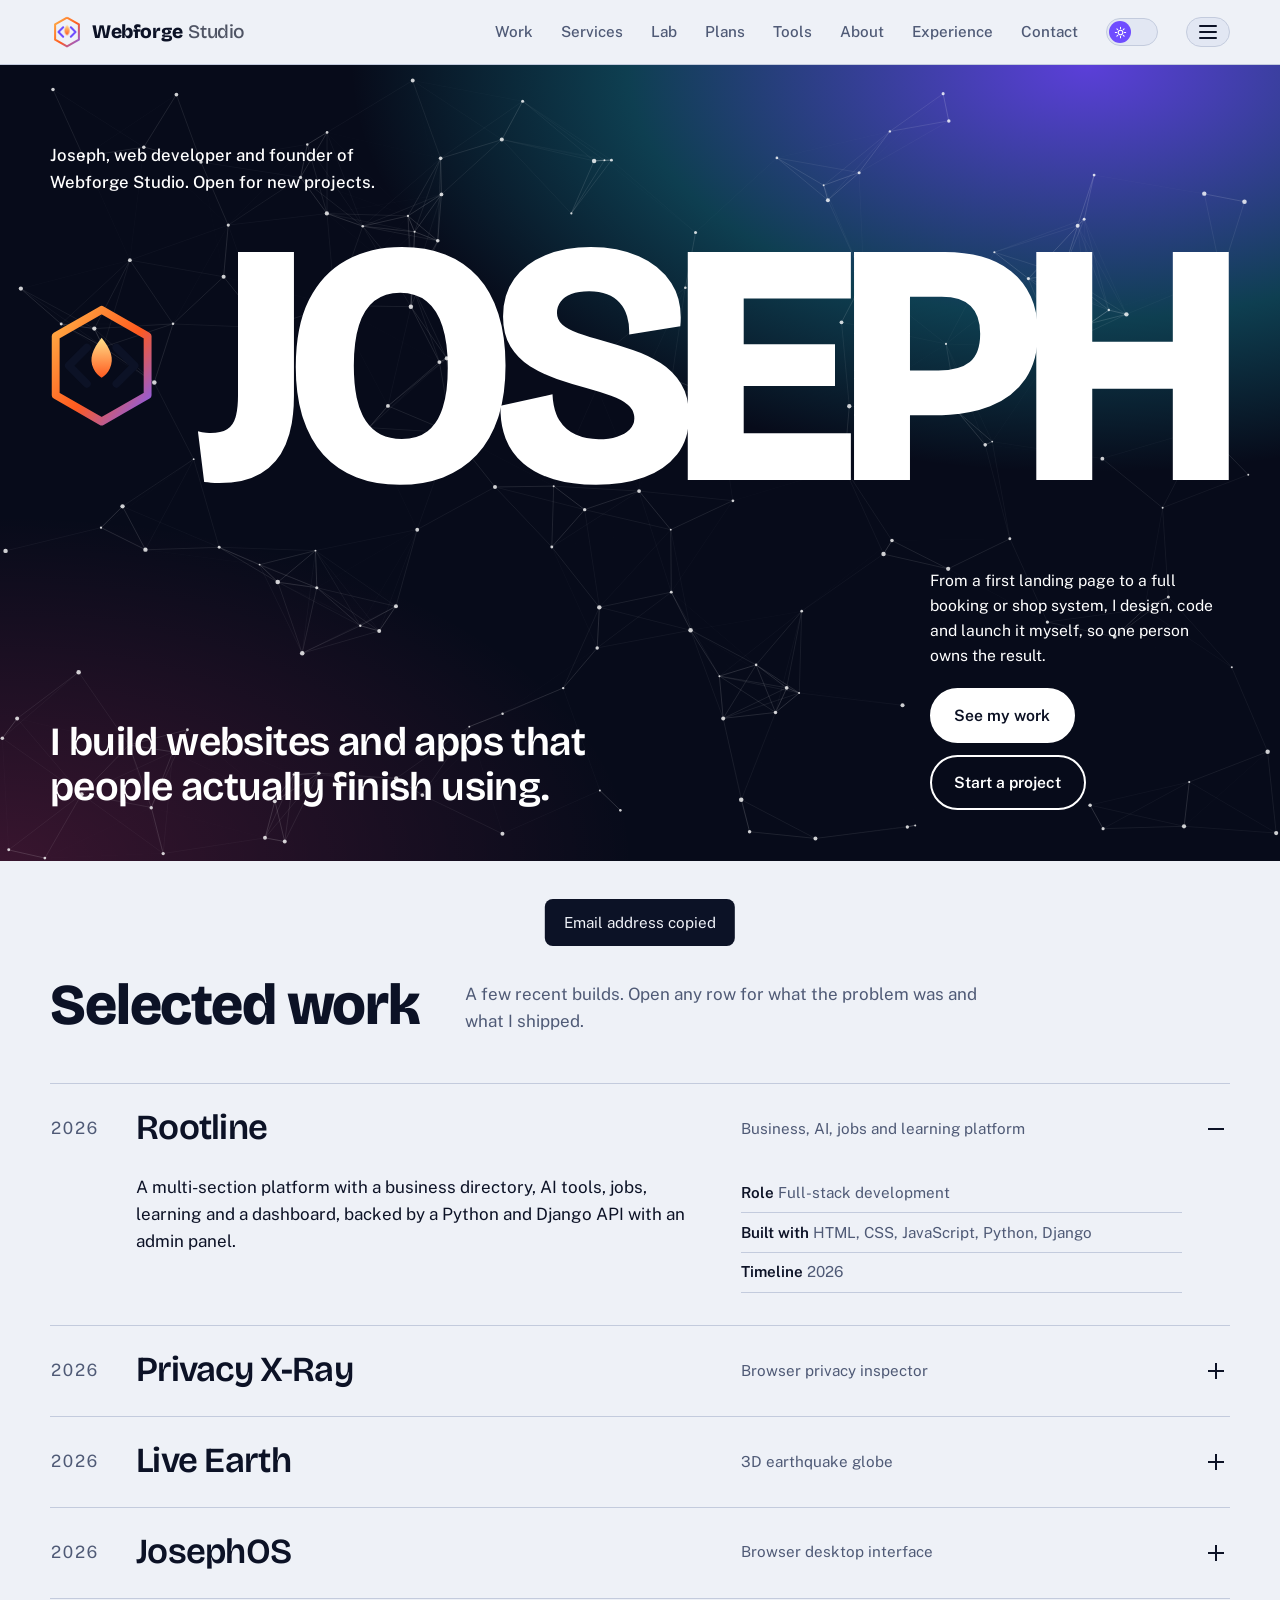
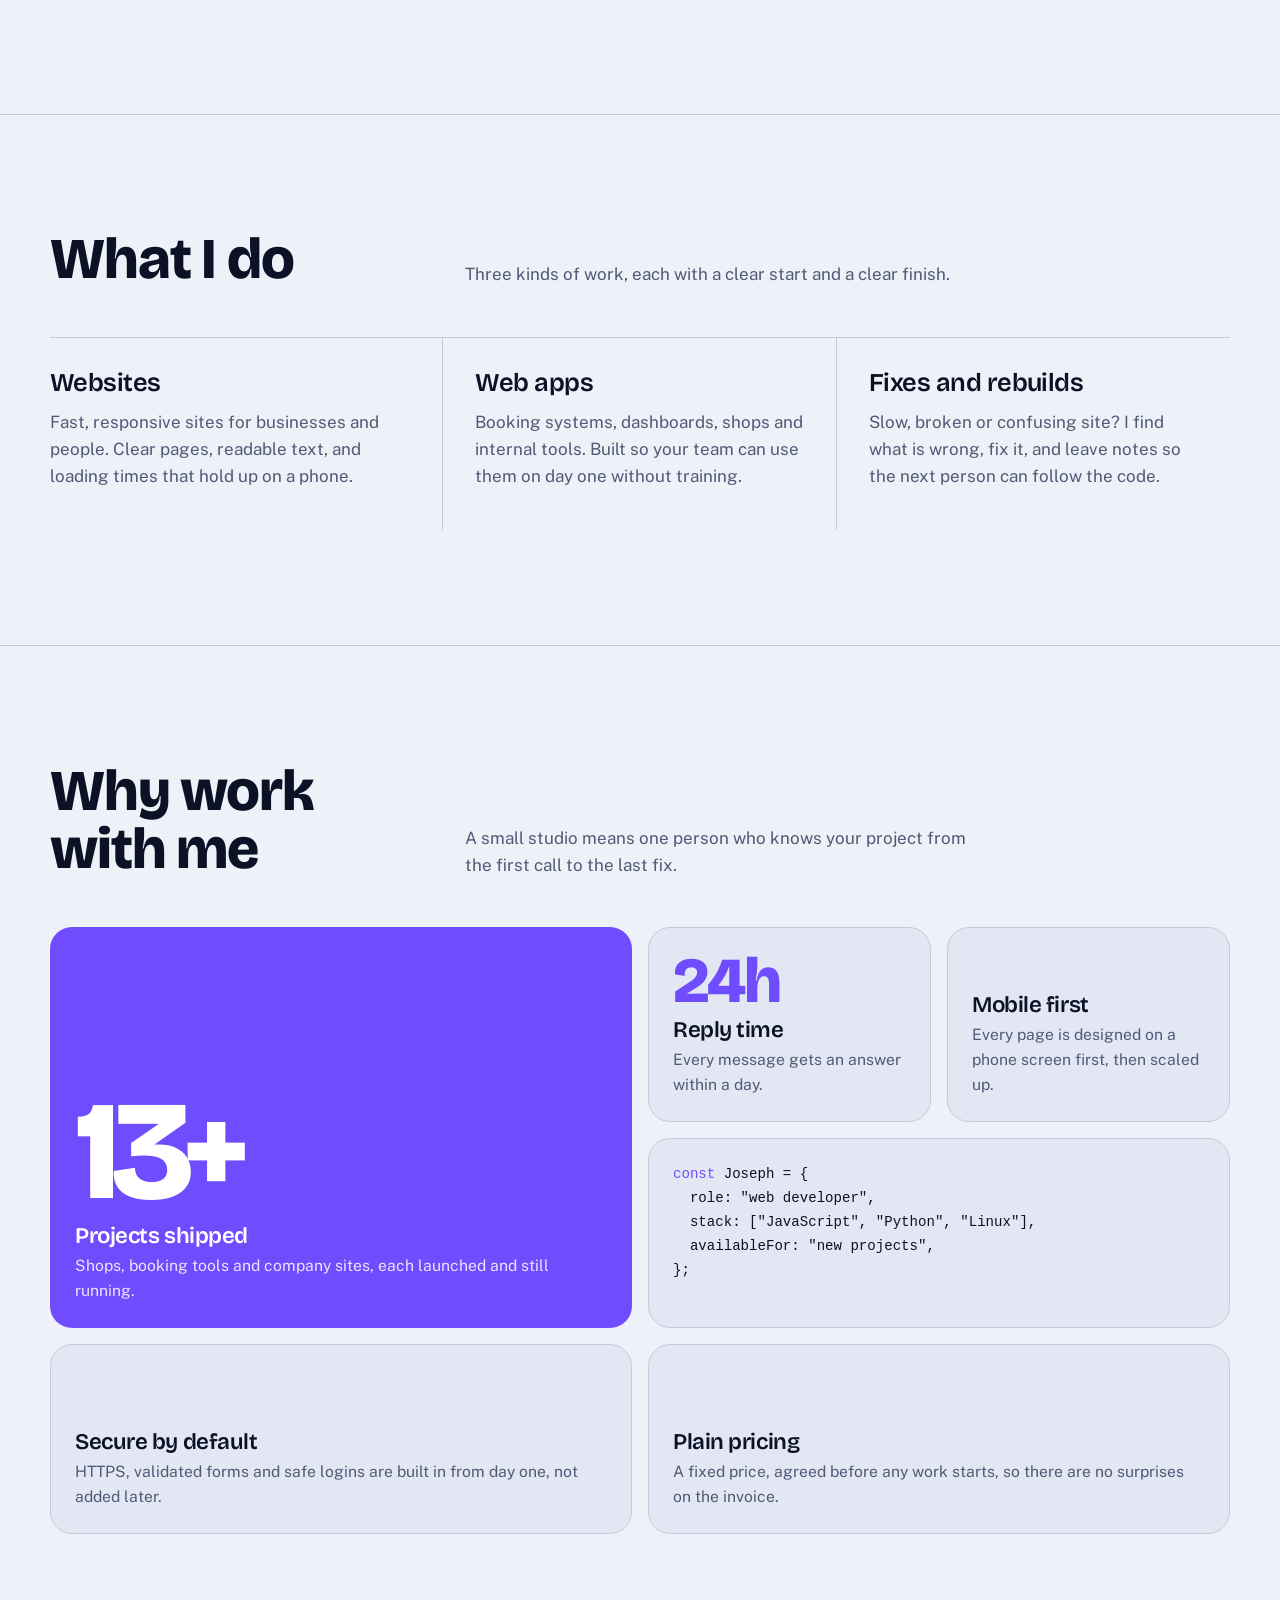
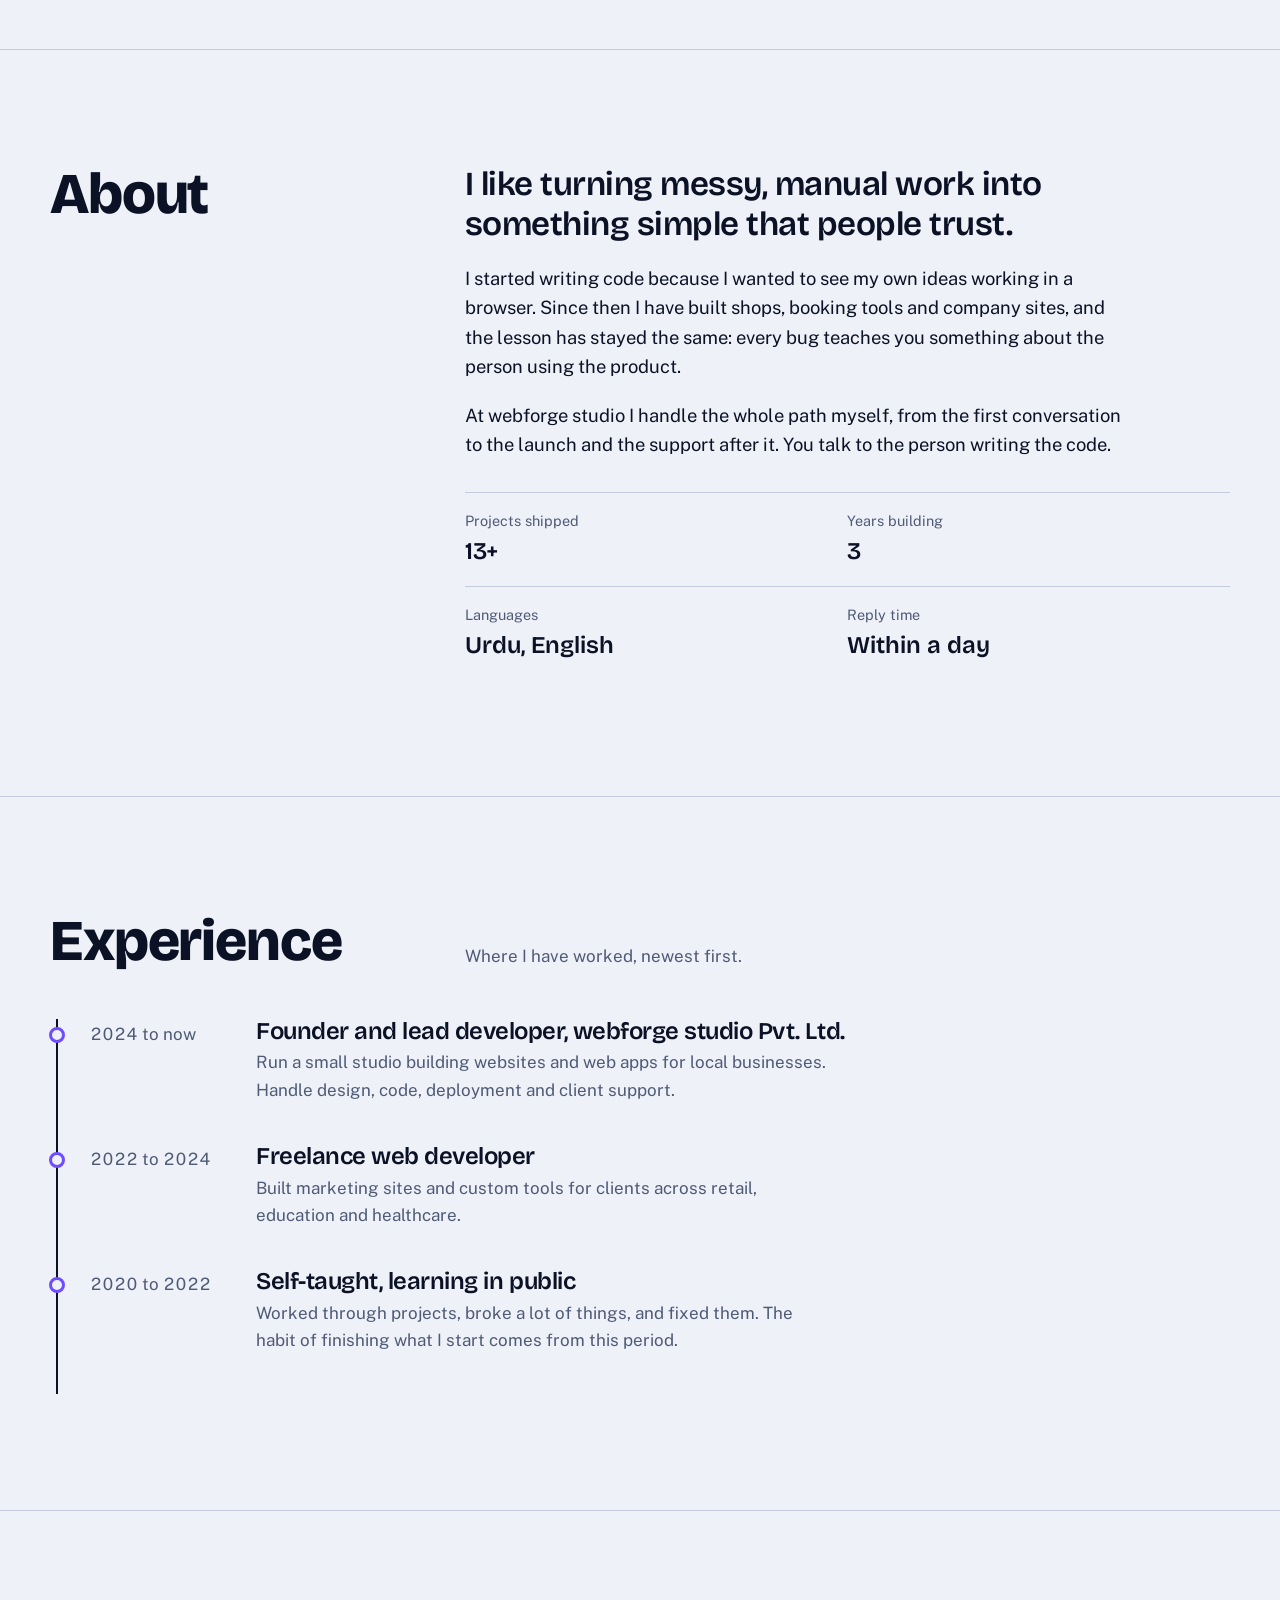
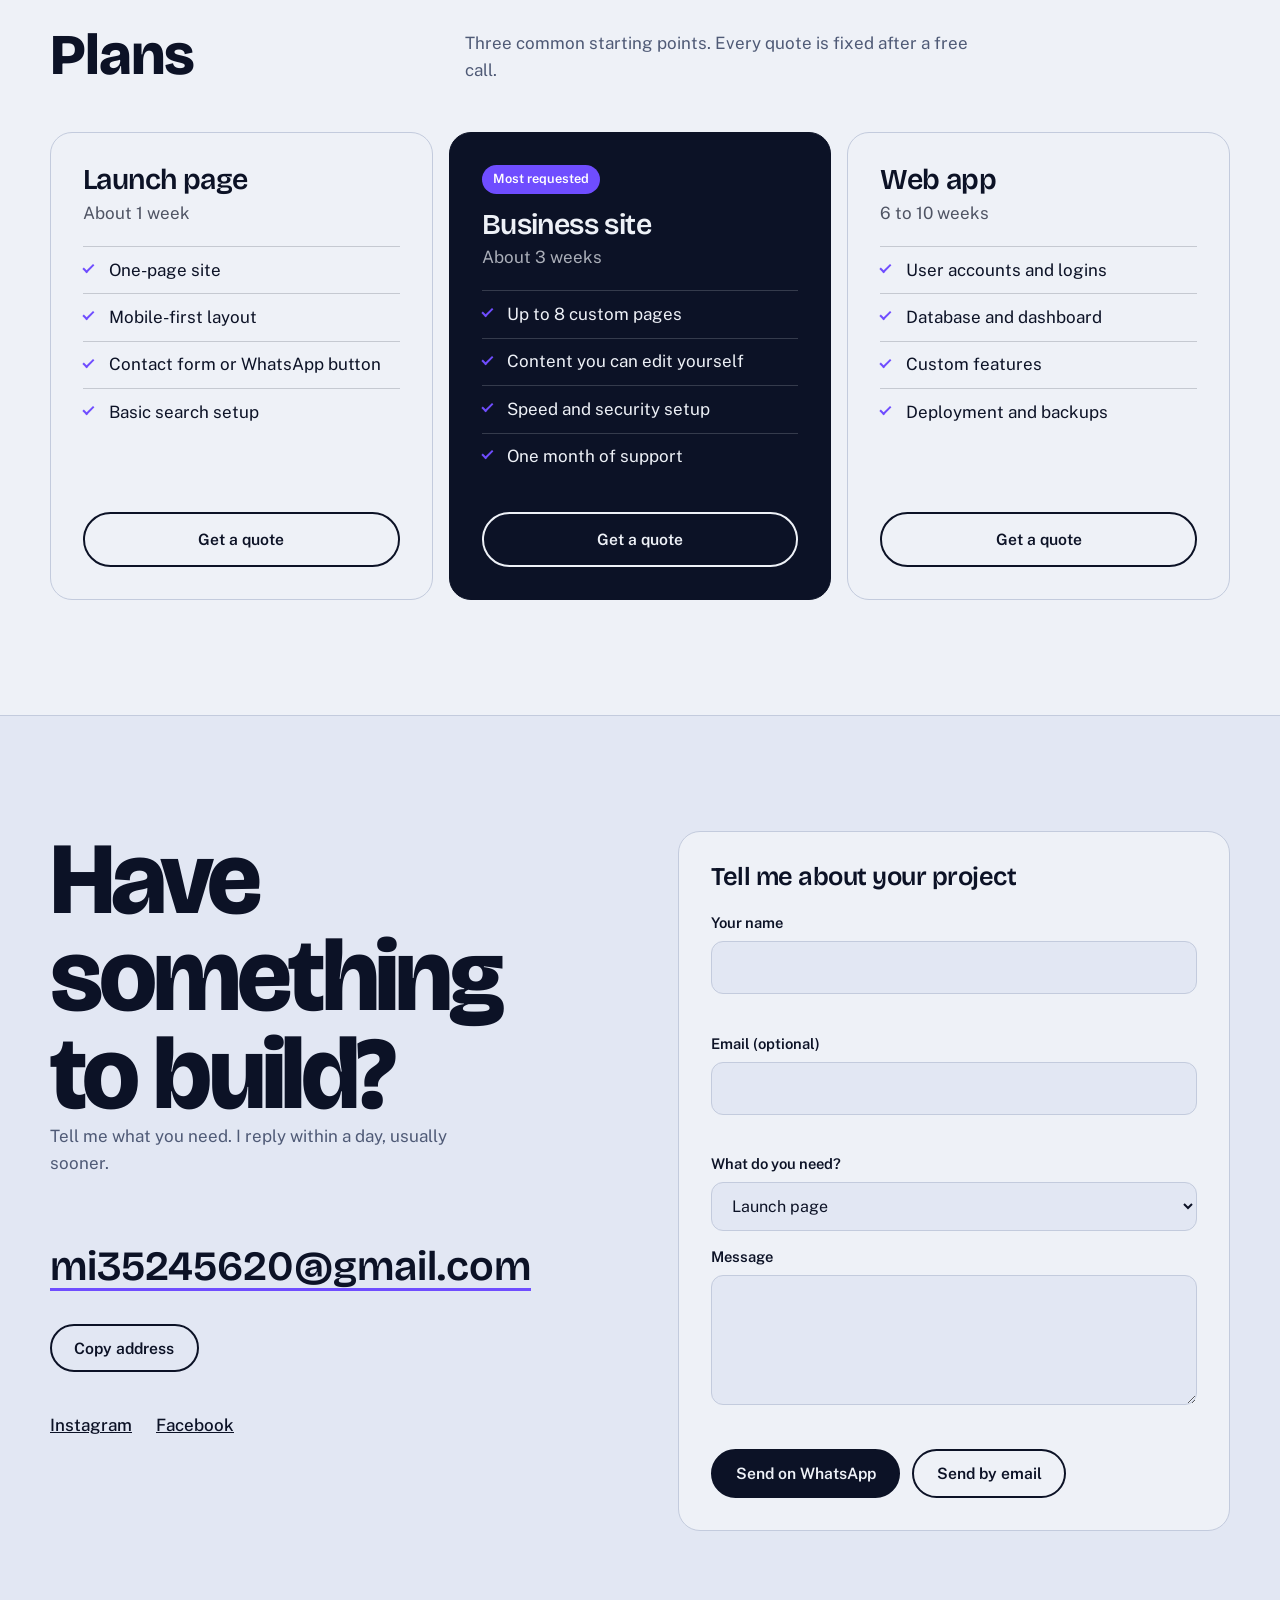
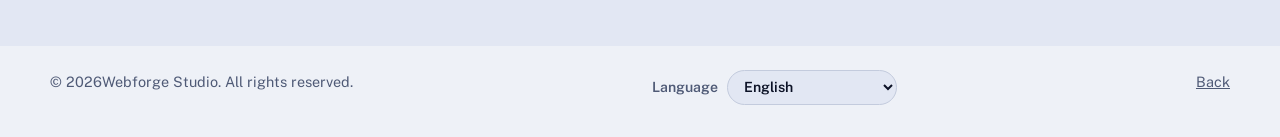
==== index.html @ 4d2426e1 "Add files via upload" ====
<!DOCTYPE html>
<html lang="en">
<head>
<meta charset="UTF-8">
<meta name="viewport" content="width=device-width, initial-scale=1, viewport-fit=cover">
<title>Webforge Studio</title>
<meta name="description" content="Joseph builds fast, secure websites and web apps for businesses. Explore work, services and project plans.">
<meta name="theme-color" content="#0B1023">
<meta property="og:type" content="website">
<meta property="og:site_name" content="Webforge Studio">
<meta property="og:title" content="Joseph – Web developer at Webforge Studio">
<meta property="og:description" content="Fast, secure websites and web apps, built and launched by one person.">
<meta property="og:url" content="https://webforgesarim.github.io/mine/">
<meta property="og:image" content="https://webforgesarim.github.io/mine/og-image.jpg">
<meta property="og:image:width" content="1200">
<meta property="og:image:height" content="630">
<meta name="twitter:card" content="summary_large_image">
<meta name="twitter:image" content="https://webforgesarim.github.io/mine/og-image.jpg">
<link rel="icon" href="data:image/svg+xml,%3Csvg xmlns=%27http://www.w3.org/2000/svg%27 viewBox=%270 0 100 100%27%3E%3Crect width=%27100%27 height=%27100%27 rx=%2722%27 fill=%27%23E8480C%27/%3E%3Ctext x=%2750%27 y=%2272%27 font-size=%2270%27 font-weight=%27800%27 text-anchor=%27middle%27 fill=%27white%27 font-family=%27Arial%27%3ES%3C/text%3E%3C/svg%3E">
<link rel="preconnect" href="https://fonts.googleapis.com">
<link rel="preconnect" href="https://fonts.gstatic.com" crossorigin>
<link href="https://fonts.googleapis.com/css2?family=Bricolage+Grotesque:opsz,wght@12..96,400;12..96,600;12..96,800&family=Public+Sans:wght@400;500;600&display=swap" rel="stylesheet">
<link rel="stylesheet" href="style.css">
<link rel="stylesheet" href="responsive.css">
</head>
<body>

<div class="ld" id="ld" aria-hidden="true"><div><b>Webforge Studio<span>.</span></b><i></i></div></div>
<div class="bar" id="bar"></div>
<header class="top">
  <div class="wrap">
    <a class="brand" href="#top">Webforge Studio<span>.</span></a>
    <nav id="nav" aria-label="Main">
      <a href="#work">Work</a>
      <a href="#services">Services</a>
      <a href="lab.html">Lab</a>
      <a href="#plans">Plans</a>
      <a href="tools.html">Tools</a>
      <a href="#about">About</a>
      <a href="#experience">Experience</a>
      <a href="#contact">Contact</a>
      <button class="tbtn" id="lang" type="button" lang="ur" aria-label="Switch language to Urdu">Language</button>
      <button class="tbtn" id="theme" type="button" aria-label="Switch colour theme">Theme</button>
      <button class="tbtn burger" id="burger" type="button" aria-expanded="false" aria-controls="nav">Menu</button>
    </nav>
  </div>
</header>

<main id="top">
<div class="hero">
  <div class="wrap">
    <p class="intro">Joseph, web developer and founder of Webforge Studio. Open for new projects.</p>
    <h1><span class="hero-logo" aria-hidden="true"><span class="wf-mark"><svg viewBox="0 0 40 40" focusable="false"><defs><linearGradient id="hero-wfg" x1="0" y1="0" x2="1" y2="1"><stop offset="0" stop-color="#FFB347"/><stop offset=".55" stop-color="#FF5A1F"/><stop offset="1" stop-color="#7C5CFF"/></linearGradient><linearGradient id="hero-wfl" x1="0" y1="0" x2="0" y2="1"><stop offset="0" stop-color="#FFE08A"/><stop offset="1" stop-color="#FF5A1F"/></linearGradient></defs><path d="M20 3 34 11v18L20 37 6 29V11z" fill="none" stroke="url(#hero-wfg)" stroke-width="2.4" stroke-linejoin="round"/><path d="M15.5 14.5 10 20l5.5 5.5M24.5 14.5 30 20l-5.5 5.5" fill="none" stroke="currentColor" stroke-width="2.4" stroke-linecap="round" stroke-linejoin="round"/><path d="M20 11.5c2.8 3.5 3.9 6.3 2.5 9.4-.6 1.4-1.5 2.2-2.5 2.8-1-.6-1.9-1.4-2.5-2.8-1.4-3.1-.3-5.9 2.5-9.4z" fill="url(#hero-wfl)"/></svg></span></span><span>JOSEPH</span></h1>
    <div class="row">
      <p class="lead">I build websites and apps that people actually finish using.</p>
      <div class="meta">
        <p>From a first landing page to a full booking or shop system, I design, code and launch it myself, so one person owns the result.</p>
        <div class="btns">
          <a class="btn fill" href="#work">See my work</a>
          <a class="btn" href="#contact">Start a project</a>
        </div>
      </div>
    </div>
  </div>
</div>

<section id="work">
  <div class="wrap">
    <div class="head">
      <h2>Selected work</h2>
      <p>A few recent builds. Open any row for what the problem was and what I shipped.</p>
    </div>
    <details class="proj" open>
      <summary><span class="yr">2026</span><span class="t">Rootline</span><span class="stack">Business, AI, jobs and learning platform</span><span class="pm"></span></summary>
      <div class="body"><div><p>A multi-section platform with a business directory, AI tools, jobs, learning and a dashboard, backed by a Python and Django API with an admin panel.</p></div>
        <ul><li><b>Role</b> Full-stack development</li><li><b>Built with</b> HTML, CSS, JavaScript, Python, Django</li><li><b>Timeline</b> 2026</li></ul></div>
    </details>
    <details class="proj">
      <summary><span class="yr">2026</span><span class="t">Privacy X-Ray</span><span class="stack">Browser privacy inspector</span><span class="pm"></span></summary>
      <div class="body"><div><p>Shows what a browser reveals to every website: a fingerprint ID, fonts, screen, permissions and typing rhythm. Runs fully in the browser.</p></div>
        <ul><li><b>Role</b> Front-end development</li><li><b>Built with</b> JavaScript, Web Crypto</li><li><b>Timeline</b> 2026</li></ul></div>
    </details>
    <details class="proj">
      <summary><span class="yr">2026</span><span class="t">Live Earth</span><span class="stack">3D earthquake globe</span><span class="pm"></span></summary>
      <div class="body"><div><p>A 3D globe on a real map with countries and streets, showing live earthquakes from the USGS feed.</p></div>
        <ul><li><b>Role</b> Front-end development</li><li><b>Built with</b> JavaScript, MapLibre, USGS API</li><li><b>Timeline</b> 2026</li></ul></div>
    </details>
    <details class="proj">
      <summary><span class="yr">2026</span><span class="t">JosephOS</span><span class="stack">Browser desktop interface</span><span class="pm"></span></summary>
      <div class="body"><div><p>This portfolio as a desktop that runs in the browser, with windows, a taskbar, a terminal and notes.</p></div>
        <ul><li><b>Role</b> Front-end development</li><li><b>Built with</b> JavaScript</li><li><b>Timeline</b> 2026</li></ul></div>
    </details>
  </div>
</section>

<section id="services">
  <div class="wrap">
    <div class="head">
      <h2>What I do</h2>
      <p>Three kinds of work, each with a clear start and a clear finish.</p>
    </div>
    <div class="svc">
      <div><h3>Websites</h3><p>Fast, responsive sites for businesses and people. Clear pages, readable text, and loading times that hold up on a phone.</p></div>
      <div><h3>Web apps</h3><p>Booking systems, dashboards, shops and internal tools. Built so your team can use them on day one without training.</p></div>
      <div><h3>Fixes and rebuilds</h3><p>Slow, broken or confusing site? I find what is wrong, fix it, and leave notes so the next person can follow the code.</p></div>
    </div>
  </div>
</section>

<section id="why">
  <div class="wrap">
    <div class="head">
      <h2>Why work with me</h2>
      <p>A small studio means one person who knows your project from the first call to the last fix.</p>
    </div>
    <div class="bento">
      <div class="tile big hot"><b class="n">13+</b><h3>Projects shipped</h3><p>Shops, booking tools and company sites, each launched and still running.</p></div>
      <div class="tile"><b class="n">24h</b><h3>Reply time</h3><p>Every message gets an answer within a day.</p></div>
      <div class="tile"><h3>Mobile first</h3><p>Every page is designed on a phone screen first, then scaled up.</p></div>
      <div class="tile wide"><pre><i>const</i> Joseph = {
  role: "web developer",
  stack: ["JavaScript", "Python", "Linux"],
  availableFor: "new projects",
};</pre></div>
      <div class="tile wide"><h3>Secure by default</h3><p>HTTPS, validated forms and safe logins are built in from day one, not added later.</p></div>
      <div class="tile wide"><h3>Plain pricing</h3><p>A fixed price, agreed before any work starts, so there are no surprises on the invoice.</p></div>
    </div>
  </div>
</section>

<section id="about">
  <div class="wrap about">
    <div class="head" style="display:block;margin:0"><h2>About</h2></div>
    <div class="copy">
      <p>I like turning messy, manual work into something simple that people trust.</p>
      <p>I started writing code because I wanted to see my own ideas working in a browser. Since then I have built shops, booking tools and company sites, and the lesson has stayed the same: every bug teaches you something about the person using the product.</p>
      <p>At webforge studio I handle the whole path myself, from the first conversation to the launch and the support after it. You talk to the person writing the code.</p>
      <dl>
        <div><dt>Projects shipped</dt><dd>13+</dd></div>
        <div><dt>Years building</dt><dd>3</dd></div>
        <div><dt>Languages</dt><dd>Urdu, English</dd></div>
        <div><dt>Reply time</dt><dd>Within a day</dd></div>
      </dl>
    </div>
  </div>
</section>

<section id="experience">
  <div class="wrap">
    <div class="head">
      <h2>Experience</h2>
      <p>Where I have worked, newest first.</p>
    </div>
    <div class="tl">
      <article><div class="when">2024 to now</div><div><h3>Founder and lead developer, webforge studio Pvt. Ltd.</h3><p>Run a small studio building websites and web apps for local businesses. Handle design, code, deployment and client support.</p></div></article>
      <article><div class="when">2022 to 2024</div><div><h3>Freelance web developer</h3><p>Built marketing sites and custom tools for clients across retail, education and healthcare.</p></div></article>
      <article><div class="when">2020 to 2022</div><div><h3>Self-taught, learning in public</h3><p>Worked through projects, broke a lot of things, and fixed them. The habit of finishing what I start comes from this period.</p></div></article>
    </div>
  </div>
</section>

<section id="plans">
  <div class="wrap">
    <div class="head">
      <h2>Plans</h2>
      <p>Three common starting points. Every quote is fixed after a free call.</p>
    </div>
    <div class="plans">
      <div class="plan"><h3>Launch page</h3><p class="time">About 1 week</p><ul><li>One-page site</li><li>Mobile-first layout</li><li>Contact form or WhatsApp button</li><li>Basic search setup</li></ul><a class="btn" href="#contact">Get a quote</a></div>
      <div class="plan pop"><span class="tag">Most requested</span><h3>Business site</h3><p class="time">About 3 weeks</p><ul><li>Up to 8 custom pages</li><li>Content you can edit yourself</li><li>Speed and security setup</li><li>One month of support</li></ul><a class="btn" href="#contact">Get a quote</a></div>
      <div class="plan"><h3>Web app</h3><p class="time">6 to 10 weeks</p><ul><li>User accounts and logins</li><li>Database and dashboard</li><li>Custom features</li><li>Deployment and backups</li></ul><a class="btn" href="#contact">Get a quote</a></div>
    </div>
  </div>
</section>

<dialog class="pal" id="pal" aria-label="Search and shortcuts">
  <input id="pin" type="text" placeholder="Jump to a section, page or action" autocomplete="off" spellcheck="false" role="combobox" aria-expanded="true" aria-controls="plist" aria-label="Search">
  <ul id="plist" role="listbox"></ul>
  <div class="foot">Arrow keys to move, Enter to open, Esc to close</div>
</dialog>

<section class="contact" id="contact">
  <div class="wrap cgrid">
    <div>
      <h2>Have something to build?</h2>
      <p class="note">Tell me what you need. I reply within a day, usually sooner.</p>
      <a class="mail" id="mail" href="mailto:mi35245620@gmail.com">mi35245620@gmail.com</a>
      <div class="btns">
        <button class="btn" id="copy" type="button">Copy address</button>
      </div>
      <div class="social">
        <a href="https://www.instagram.com/sh1nobiee" target="_blank" rel="noopener">Instagram</a>
        <a href="https://www.facebook.com/sh1nobie" target="_blank" rel="noopener">Facebook</a>
      </div>
    </div>

    <form class="cform" id="cform" novalidate aria-label="Project enquiry">
      <h3>Tell me about your project</h3>
      <div class="fld">
        <label for="cname">Your name</label>
        <input id="cname" type="text" autocomplete="name" aria-describedby="cname-err">
        <p class="err" id="cname-err" aria-live="polite"></p>
      </div>
      <div class="fld">
        <label for="cemail">Email (optional)</label>
        <input id="cemail" type="email" autocomplete="email" aria-describedby="cemail-err">
        <p class="err" id="cemail-err" aria-live="polite"></p>
      </div>
      <div class="fld">
        <label for="ctype">What do you need?</label>
        <select id="ctype">
          <option>Launch page</option>
          <option>Business site</option>
          <option>Web app</option>
          <option>Fix or rebuild</option>
          <option>Something else</option>
        </select>
      </div>
      <div class="fld">
        <label for="cmsg">Message</label>
        <textarea id="cmsg" aria-describedby="cmsg-err"></textarea>
        <p class="err" id="cmsg-err" aria-live="polite"></p>
      </div>
      <div class="btns">
        <button class="btn fill" id="cwa" type="button">Send on WhatsApp</button>
        <button class="btn" id="cmail" type="button">Send by email</button>
      </div>
    </form>
  </div>
</section>
</main>

<footer>
  <div class="wrap">
    <span>&copy; <span id="yr">2026</span>Webforge Studio. All rights reserved.</span>
        <label class="footer-lang" for="footer-language"><span>Language</span><select id="footer-language" aria-label="Choose language"></select></label>
    <a href="#top">Back</a>
  </div>
</footer>

<div class="toast" id="toast" role="status" aria-live="polite">Email address copied</div>
<script src="script.js" defer></script>
<script src="lang-menu.js" defer></script>
<script src="joseph-fx.js" defer></script>
<script src="joseph-ui.js" defer></script>
<script src="code-rain.js" defer></script>
</body>
</html
---- style.css ----
:root{
  --bg:#EEF1F7; --ink:#0C1226; --mute:#4F5A76; --line:#C3CBDD; --panel:#E2E7F3;
  --blue:#E8480C; --onblue:#FFFFFF;
  --display:'Bricolage Grotesque','Segoe UI',Arial,sans-serif;
  --body:'Public Sans','Segoe UI',Arial,sans-serif;
  box-sizing:border-box;
  padding-top:env(safe-area-inset-top,0px);
  padding-bottom:env(safe-area-inset-bottom,0px);
  color-scheme:light;
}
@media (prefers-color-scheme:dark){
  :root:not([data-theme="light"]){
    --bg:#0B1023; --ink:#EEF1F7; --mute:#9AA5C2; --line:#28315A; --panel:#131A38;
    --blue:#FF7A45; --onblue:#0B1023; color-scheme:dark;
  }
}
:root[data-theme="dark"]{
  --bg:#0B1023; --ink:#EEF1F7; --mute:#9AA5C2; --line:#28315A; --panel:#131A38;
  --blue:#FF7A45; --onblue:#0B1023; color-scheme:dark;
}
html{scroll-padding-top:calc(env(safe-area-inset-top,0px) + 72px);scroll-behavior:smooth}
*,*::before,*::after{box-sizing:border-box}
body{margin:0;background:var(--bg);color:var(--ink);font-family:var(--body);font-size:1.0625rem;line-height:1.6;-webkit-font-smoothing:antialiased}
a{color:inherit}
:focus-visible{outline:3px solid var(--blue);outline-offset:3px;border-radius:2px}
.wrap{width:min(1180px,100% - 2.5rem);margin-inline:auto}
h1,h2,h3{font-family:var(--display);line-height:1.02;margin:0;letter-spacing:-.02em}

/* header */
body::before{content:"";position:fixed;inset:0 0 auto;height:env(safe-area-inset-top,0px);background:var(--bg);z-index:10}
.top{position:sticky;top:env(safe-area-inset-top,0px);z-index:20;background:var(--bg);border-bottom:1px solid var(--line)}
.top .wrap{display:flex;align-items:center;justify-content:space-between;height:64px}
.brand{font-family:var(--display);font-weight:800;font-size:1.2rem;text-decoration:none;letter-spacing:-.02em}
.brand span{color:var(--blue)}
nav{display:flex;align-items:center;gap:1.75rem}
nav a{text-decoration:none;font-size:.95rem;font-weight:500;color:var(--mute)}
nav a:hover{color:var(--ink)}
.tbtn{font:inherit;font-size:.9rem;font-weight:500;background:none;border:1px solid var(--line);color:var(--ink);padding:.35rem .85rem;border-radius:99px;cursor:pointer}
.tbtn:hover{border-color:var(--ink)}
.burger{display:none}
@media (max-width:760px){
  nav a{display:none}
  nav.open{position:absolute;top:64px;left:0;right:0;flex-direction:column;align-items:stretch;gap:0;background:var(--bg);border-bottom:1px solid var(--line);padding:.5rem 1.25rem 1rem}
  nav.open a{display:block;padding:.8rem 0;border-bottom:1px solid var(--line);font-size:1.1rem;color:var(--ink)}
  .burger{display:inline-block}
}

/* hero */
.hero{--onblue:#fff;--blue:#0B1023;background:radial-gradient(110% 100% at 90% 0%,#FF5A1F 0%,#9C2A0C 34%,#0B1023 72%);color:#fff;padding:clamp(2.5rem,6vw,5rem) 0 clamp(2rem,4vw,3.5rem);overflow:hidden}
.hero .intro{font-size:1.05rem;max-width:34ch;margin:0 0 2rem;font-weight:500}
.hero h1{font-weight:800;font-size:clamp(5.5rem,27vw,23rem);letter-spacing:-.06em;line-height:.8;margin-left:-.04em;animation:rise .9s cubic-bezier(.2,.7,.2,1) both}
@keyframes rise{from{transform:translateY(40%);opacity:0}to{transform:none;opacity:1}}
.hero .row{display:grid;grid-template-columns:1.4fr 1fr;gap:2rem;margin-top:clamp(2rem,5vw,4rem);align-items:end}
.hero .lead{font-family:var(--display);font-size:clamp(1.5rem,3.2vw,2.5rem);line-height:1.12;letter-spacing:-.015em;font-weight:600;margin:0;max-width:22ch}
.hero .meta{justify-self:end;max-width:30ch;font-size:.98rem}
.hero .meta p{margin:0 0 1.25rem}
.btns{display:flex;flex-wrap:wrap;gap:.75rem}
.btn{display:inline-block;text-decoration:none;font-weight:600;font-size:.98rem;padding:.8rem 1.4rem;border-radius:99px;border:2px solid var(--onblue);color:var(--onblue);cursor:pointer;background:none;font-family:inherit;transition:background .2s,color .2s}
.btn.fill{background:var(--onblue);color:var(--blue)}
.btn:hover{background:var(--onblue);color:var(--blue)}
.btn.fill:hover{background:transparent;color:var(--onblue)}
@media (max-width:760px){.hero .row{grid-template-columns:1fr}.hero .meta{justify-self:start}}
@media (prefers-reduced-motion:reduce){.hero h1{animation:none}html{scroll-behavior:auto}}

/* sections */
section{padding:clamp(4rem,9vw,7.5rem) 0;border-bottom:1px solid var(--line)}
.head{display:grid;grid-template-columns:minmax(0,1fr) minmax(0,2fr);gap:2rem;margin-bottom:3rem}
.head h2{font-size:clamp(2.2rem,5vw,3.6rem);font-weight:800}
.head p{margin:0;color:var(--mute);max-width:52ch;align-self:end}
@media (max-width:760px){.head{grid-template-columns:1fr;gap:1rem}}

/* work */
.proj{border-top:1px solid var(--line)}
.proj:last-child{border-bottom:1px solid var(--line)}
.proj summary{list-style:none;cursor:pointer;display:grid;grid-template-columns:70px 1.6fr 1.2fr 32px;gap:1rem;align-items:center;padding:1.6rem 0}
.proj summary::-webkit-details-marker{display:none}
.proj .yr{color:var(--mute);font-variant-numeric:tabular-nums}
.proj .t{font-family:var(--display);font-weight:600;font-size:clamp(1.4rem,3vw,2.2rem);letter-spacing:-.02em;line-height:1.1}
.proj .stack{color:var(--mute);font-size:.95rem}
.proj .pm{width:28px;height:28px;position:relative;justify-self:end}
.proj .pm::before,.proj .pm::after{content:"";position:absolute;left:50%;top:50%;width:16px;height:2px;background:var(--ink);transform:translate(-50%,-50%);transition:transform .25s}
.proj .pm::after{transform:translate(-50%,-50%) rotate(90deg)}
.proj[open] .pm::after{transform:translate(-50%,-50%) rotate(0)}
.proj summary:hover .t{color:var(--blue)}
.proj .body{display:grid;grid-template-columns:70px 1.6fr 1.2fr 32px;gap:1rem;padding:0 0 2rem}
.proj .body>div{grid-column:2}
.proj .body p{margin:0 0 1rem;max-width:56ch}
.proj .body ul{margin:0;padding:0;list-style:none;grid-column:3;color:var(--mute);font-size:.95rem}
.proj .body li{padding:.45rem 0;border-bottom:1px solid var(--line)}
.proj .body li b{color:var(--ink);font-weight:600}
@media (max-width:760px){
  .proj summary{grid-template-columns:1fr 28px}
  .proj .yr,.proj .stack{grid-column:1}
  .proj .pm{grid-column:2;grid-row:1}
  .proj .body{grid-template-columns:1fr}
  .proj .body>div,.proj .body ul{grid-column:1}
}

/* services */
.svc{display:grid;grid-template-columns:repeat(3,1fr);gap:0;border-top:1px solid var(--line)}
.svc div{padding:2rem 2rem 2.5rem 0;border-right:1px solid var(--line)}
.svc div+div{padding-left:2rem}
.svc div:last-child{border-right:0}
.svc h3{font-size:1.6rem;font-weight:600;margin-bottom:.8rem}
.svc p{margin:0;color:var(--mute)}
@media (max-width:860px){.svc{grid-template-columns:1fr}.svc div,.svc div+div{padding:1.6rem 0;border-right:0;border-bottom:1px solid var(--line)}}

/* about */
.about{display:grid;grid-template-columns:minmax(0,1fr) minmax(0,2fr);gap:2rem}
.about .copy p{margin:0 0 1.2rem;max-width:60ch;font-size:1.15rem}
.about .copy p:first-child{font-family:var(--display);font-size:clamp(1.5rem,2.8vw,2.1rem);line-height:1.18;letter-spacing:-.015em;font-weight:600;max-width:30ch}
dl{margin:2rem 0 0;display:grid;grid-template-columns:1fr 1fr;gap:0}
dl div{padding:1rem 1rem 1rem 0;border-top:1px solid var(--line)}
dt{color:var(--mute);font-size:.9rem}
dd{margin:0;font-family:var(--display);font-size:1.5rem;font-weight:600}
@media (max-width:760px){.about{grid-template-columns:1fr}}

/* skills */
.skills{display:grid;grid-template-columns:repeat(4,1fr);gap:2rem}
.skills h3{font-size:1.15rem;font-weight:600;padding-bottom:.8rem;border-bottom:2px solid var(--ink);margin-bottom:.6rem}
.skills ul{list-style:none;margin:0;padding:0}
.skills li{padding:.5rem 0;border-bottom:1px solid var(--line)}
@media (max-width:900px){.skills{grid-template-columns:1fr 1fr}}
@media (max-width:480px){.skills{grid-template-columns:1fr}}

/* timeline + process */
.tl{border-left:2px solid var(--ink);margin-left:6px}
.tl article{position:relative;padding:0 0 2.5rem 2rem;display:grid;grid-template-columns:150px 1fr;gap:1rem}
.tl article::before{content:"";position:absolute;left:-9px;top:.5rem;width:16px;height:16px;border-radius:50%;background:var(--bg);border:3px solid var(--blue)}
.tl .when{color:var(--mute);font-variant-numeric:tabular-nums;padding-top:.15rem}
.tl h3{font-size:1.5rem;font-weight:600;margin-bottom:.4rem}
.tl p{margin:0;max-width:58ch;color:var(--mute)}
@media (max-width:640px){.tl article{grid-template-columns:1fr;gap:.2rem}}
.steps{counter-reset:s;display:grid;grid-template-columns:repeat(4,1fr);gap:1.5rem;list-style:none;margin:0;padding:0}
.steps li{counter-increment:s;border-top:2px solid var(--ink);padding-top:1rem}
.steps li::before{content:counter(s);display:block;font-family:var(--display);font-weight:800;font-size:2.4rem;color:var(--blue);line-height:1}
.steps h3{font-size:1.25rem;font-weight:600;margin:.8rem 0 .4rem}
.steps p{margin:0;color:var(--mute);font-size:.98rem}
@media (max-width:900px){.steps{grid-template-columns:1fr 1fr}}
@media (max-width:480px){.steps{grid-template-columns:1fr}}

/* upgrade */
.bar{position:fixed;top:env(safe-area-inset-top,0px);left:0;height:3px;width:100%;transform:scaleX(0);transform-origin:left;background:var(--blue);z-index:40}
.rv{opacity:0;transform:translateY(28px);transition:opacity .7s ease,transform .7s cubic-bezier(.2,.7,.2,1)}
.rv.vis{opacity:1;transform:none}
.mq{background:var(--ink);color:var(--bg);overflow:hidden;padding:1rem 0}
.mqt{display:flex;width:max-content;animation:mq 32s linear infinite;font-family:var(--display);font-size:clamp(1.4rem,3vw,2.2rem);font-weight:600;letter-spacing:-.01em}
.mqt span{padding-right:3rem;white-space:nowrap}
.mqt span::after{content:"/";color:var(--blue);margin-left:3rem}
@keyframes mq{to{transform:translateX(-50%)}}
.bento{display:grid;grid-template-columns:repeat(4,1fr);grid-auto-rows:minmax(190px,auto);gap:1rem}
.tile{position:relative;overflow:hidden;border:1px solid var(--line);border-radius:22px;padding:1.5rem;background:var(--panel);display:flex;flex-direction:column;justify-content:flex-end}
.tile::before{content:"";position:absolute;inset:0;background:radial-gradient(260px circle at var(--mx,50%) var(--my,0%),color-mix(in srgb,var(--blue) 30%,transparent),transparent 70%);opacity:0;transition:opacity .3s}
.tile:hover::before{opacity:1}
.tile>*{position:relative}
.tile.big{grid-column:span 2;grid-row:span 2}
.tile.wide{grid-column:span 2}
.tile .n{font-family:var(--display);font-weight:800;font-size:clamp(2.6rem,5vw,4rem);letter-spacing:-.05em;line-height:.9;color:var(--blue)}
.tile.big .n{font-size:clamp(4rem,11vw,9rem);color:inherit}
.tile h3{font-size:1.4rem;font-weight:600;margin:.6rem 0 .3rem}
.tile p{margin:0;color:var(--mute);font-size:.98rem}
.tile.hot{background:var(--blue);color:var(--onblue);border-color:transparent}
.tile.hot p{color:inherit;opacity:.85}
.tile pre{margin:0 0 auto;font:.88rem/1.7 ui-monospace,Menlo,Consolas,monospace;white-space:pre-wrap}
.tile pre i{font-style:normal;color:var(--blue)}
@media (max-width:900px){.bento{grid-template-columns:1fr 1fr}.tile.big{grid-row:auto;min-height:260px}}
@media (max-width:520px){.bento{grid-template-columns:1fr}.tile.big,.tile.wide{grid-column:auto}}
.plans{display:grid;grid-template-columns:repeat(3,1fr);gap:1rem}
.plan{border:1px solid var(--line);border-radius:22px;padding:2rem;display:flex;flex-direction:column}
.plan.pop{background:var(--ink);color:var(--bg);border-color:var(--ink)}
.plan .tag{align-self:flex-start;font-size:.8rem;font-weight:600;padding:.25rem .7rem;border-radius:99px;background:var(--blue);color:var(--onblue);margin-bottom:1rem}
.plan h3{font-size:1.8rem;font-weight:600}
.plan .time{margin:.3rem 0 1.2rem;opacity:.7}
.plan ul{list-style:none;padding:0;margin:0 0 2rem}
.plan li{padding:.6rem 0 .6rem 1.6rem;border-top:1px solid color-mix(in srgb,currentColor 18%,transparent);position:relative}
.plan li::before{content:"";position:absolute;left:0;top:1.05rem;width:.7rem;height:.4rem;border-left:2px solid var(--blue);border-bottom:2px solid var(--blue);transform:rotate(-45deg)}
.plan .btn{margin-top:auto;text-align:center;border-color:currentColor;color:inherit}
.plan .btn:hover{background:var(--blue);border-color:var(--blue);color:var(--onblue)}
@media (max-width:900px){.plans{grid-template-columns:1fr}}
@media (prefers-reduced-motion:reduce){.rv{opacity:1;transform:none;transition:none}.mqt{animation:none}}

/* tech lab */
.lab{background:#0A0F2A;color:#EEF1F7;position:relative;overflow:hidden;border-bottom:0}
.lab .wrap{position:relative;z-index:1}
.lab .head p{color:#A3AECB}
.bubbles{position:absolute;inset:0;pointer-events:none}
.bubbles i{position:absolute;bottom:-140px;border-radius:50%;background:radial-gradient(circle at 30% 30%,rgba(255,255,255,.4),rgba(114,128,255,.16) 45%,rgba(92,225,230,.08));border:1px solid rgba(255,255,255,.2);animation:float linear infinite;animation-play-state:paused;opacity:0}
.lab.fx-active .bubbles i{animation-play-state:running}
@keyframes float{10%{opacity:1}90%{opacity:1}100%{transform:translateY(-115vh);opacity:0}}
.term{font-family:ui-monospace,Menlo,Consolas,monospace;font-size:.95rem;line-height:1.7;padding:1.2rem 1.4rem;margin-bottom:2rem;border-radius:18px;background:rgba(255,255,255,.06);border:1px solid rgba(255,255,255,.2);-webkit-backdrop-filter:blur(18px);backdrop-filter:blur(18px);color:#CFD6EA;max-width:640px}
.term span{color:#7CFFB2}
.cur{display:inline-block;width:9px;height:1em;background:#5CE1E6;vertical-align:-2px;animation:blink 1s steps(2) infinite}
@keyframes blink{to{opacity:0}}
.cards{display:grid;grid-template-columns:repeat(3,1fr);gap:1.5rem}
.flip{perspective:1100px;background:none;border:0;padding:0;height:330px;cursor:pointer;color:inherit;font:inherit;text-align:left;-webkit-tap-highlight-color:transparent}
.flip .in{position:relative;display:block;width:100%;height:100%;transition:transform .7s cubic-bezier(.3,.7,.2,1);transform-style:preserve-3d}
.flip.on .in{transform:rotateY(180deg)}
.flip:active .in{scale:.98}
.face{position:absolute;inset:0;display:flex;flex-direction:column;padding:1.5rem;border-radius:24px;background:rgba(20,28,58,.92);border:1px solid rgba(255,255,255,.22);box-shadow:inset 0 1px 0 rgba(255,255,255,.28),0 22px 44px rgba(0,0,0,.4);-webkit-backface-visibility:hidden;backface-visibility:hidden}
.face.back{transform:rotateY(180deg);background:rgba(55,64,112,.96)}
.face svg{width:132px;height:99px;margin-bottom:1rem}
.face h3{font-size:1.6rem;font-weight:600;margin-bottom:.4rem}
.face p{margin:0;color:#B8C2DD;font-size:.98rem;line-height:1.5}
.face .hint{margin-top:auto;font-size:.85rem;color:#7FE9EE}
.chips{display:flex;flex-wrap:wrap;gap:.5rem;margin-top:auto}
.chips b{font-weight:500;font-size:.85rem;padding:.3rem .75rem;border-radius:99px;background:rgba(255,255,255,.1);border:1px solid rgba(255,255,255,.22);color:#EEF1F7}
@media (max-width:980px){.cards{grid-template-columns:1fr 1fr}}
@media (max-width:620px){.cards{grid-template-columns:1fr}}
@media (prefers-reduced-motion:reduce){.bubbles i{animation:none;opacity:.6}.flip .in{transition:none}.cur{animation:none}}

/* contact */
.contact{background:var(--panel);border-bottom:0}
.contact h2{font-size:clamp(2.6rem,8vw,6.5rem);font-weight:800;letter-spacing:-.04em;line-height:.95;max-width:14ch}
.mail{display:inline-block;margin:2rem 0 1.5rem;font-family:var(--display);font-weight:600;font-size:clamp(1.4rem,4vw,2.6rem);text-decoration-thickness:3px;text-underline-offset:8px;text-decoration-color:var(--blue);word-break:break-all}
.mail:hover{color:var(--blue)}
.contact .btn{border-color:var(--ink);color:var(--ink)}
.contact .btn.fill{background:var(--ink);color:var(--bg)}
.contact .btn:hover{background:var(--ink);color:var(--bg)}
.contact .btn.fill:hover{background:transparent;color:var(--ink)}
.social{display:flex;flex-wrap:wrap;gap:1.5rem;margin-top:2.5rem}
.social a{font-weight:500}
footer{padding:1.5rem 0 2rem;color:var(--mute);font-size:.9rem}
footer .wrap{display:flex;justify-content:space-between;flex-wrap:wrap;gap:.5rem}
.toast{position:fixed;left:50%;bottom:calc(1.5rem + env(safe-area-inset-bottom,0px));transform:translate(-50%,150%);background:var(--ink);color:var(--bg);padding:.7rem 1.2rem;border-radius:8px;font-size:.95rem;transition:transform .3s;z-index:30}
.toast.show{transform:translate(-50%,0)}

/* contact form */
.contact .cgrid{display:grid;grid-template-columns:1fr 1fr;gap:clamp(2rem,6vw,5rem);align-items:start}
.contact .cgrid h2{max-width:none}
.contact .note{color:var(--mute);margin:0 0 1.5rem;max-width:40ch}
.cform{display:grid;gap:.9rem;background:var(--bg);border:1px solid var(--line);border-radius:22px;padding:clamp(1.25rem,3vw,2rem)}
.cform h3{font-size:1.6rem;font-weight:600;margin-bottom:.4rem}
.fld{display:grid;gap:.4rem}
.cform label{font-size:.92rem;font-weight:600}
.cform input,.cform select,.cform textarea{font:inherit;font-size:1rem;color:var(--ink);background:var(--panel);border:1px solid var(--line);border-radius:12px;padding:.8rem .95rem;width:100%}
.cform textarea{min-height:130px;resize:vertical}
.cform input:focus,.cform select:focus,.cform textarea:focus{outline:none;border-color:var(--blue);box-shadow:0 0 0 3px color-mix(in srgb,var(--blue) 25%,transparent)}
.cform [aria-invalid="true"]{border-color:#C5221F}
.cform .err{color:#C5221F;font-size:.88rem;min-height:1.2em;margin:0}
@media (prefers-color-scheme:dark){:root:not([data-theme="light"]) .cform .err{color:#FF8A80}}
:root[data-theme="dark"] .cform .err{color:#FF8A80}
.cform .btns{margin-top:.4rem}
@media (max-width:860px){.contact .cgrid{grid-template-columns:1fr}}

/* security checklist */
.sec .grid{display:grid;grid-template-columns:1.5fr 1fr;gap:clamp(1.5rem,4vw,3rem);align-items:start}
.chk{list-style:none;margin:0;padding:0;border-top:1px solid var(--line)}
.chk label{display:grid;grid-template-columns:28px 1fr;gap:1rem;padding:1.1rem 0;border-bottom:1px solid var(--line);cursor:pointer}
.chk input{appearance:none;-webkit-appearance:none;width:24px;height:24px;margin:2px 0 0;border:2px solid var(--ink);border-radius:7px;display:grid;place-content:center;cursor:pointer;transition:background .2s,border-color .2s}
.chk input::after{content:"";width:12px;height:7px;margin-top:-3px;border-left:3px solid var(--onblue);border-bottom:3px solid var(--onblue);transform:rotate(-45deg) scale(0);transition:transform .2s}
.chk input:checked{background:var(--blue);border-color:var(--blue)}
.chk input:checked::after{transform:rotate(-45deg) scale(1)}
.chk .tx{display:block}
.chk .tx b{display:block;font-weight:600}
.chk .tx span{color:var(--mute);font-size:.95rem}
.score{position:sticky;top:calc(env(safe-area-inset-top,0px) + 88px);border:1px solid var(--line);border-radius:22px;padding:2rem;background:var(--panel)}
.score .num{font-family:var(--display);font-weight:800;font-size:clamp(4rem,9vw,6.5rem);line-height:.9;letter-spacing:-.05em}
.score .num small{font-size:.35em;color:var(--mute);letter-spacing:0;font-weight:600}
.meter{height:10px;border-radius:99px;background:var(--line);margin:1.2rem 0;overflow:hidden}
.meter i{display:block;height:100%;width:0;background:var(--blue);border-radius:99px;transition:width .5s cubic-bezier(.2,.7,.2,1)}
.score h3{font-size:1.4rem;font-weight:600;margin-bottom:.4rem}
.score p{margin:0 0 1.4rem;color:var(--mute)}
.score .btn{border-color:var(--ink);color:var(--ink)}
.score .btn:hover{background:var(--ink);color:var(--bg)}
@media (max-width:860px){.sec .grid{grid-template-columns:1fr}.score{position:static}}
@media (prefers-reduced-motion:reduce){.meter i,.chk input,.chk input::after{transition:none}}

/* typing demo */
.demo{display:grid;grid-template-columns:1fr 1fr;gap:1rem;margin-bottom:2rem}
.tw{border-radius:18px;overflow:hidden;background:rgba(255,255,255,.06);border:1px solid rgba(255,255,255,.2);-webkit-backdrop-filter:blur(18px);backdrop-filter:blur(18px);box-shadow:0 22px 44px rgba(0,0,0,.35)}
.tbar{display:flex;align-items:center;gap:6px;padding:.7rem 1rem;border-bottom:1px solid rgba(255,255,255,.12)}
.tbar i{width:10px;height:10px;border-radius:50%;background:#FF6B6B}
.tbar i:nth-child(2){background:#FFD23F}
.tbar i:nth-child(3){background:#7CFFB2}
.tbar span{margin-left:auto;font:.8rem ui-monospace,Menlo,Consolas,monospace;color:#8E9ABB}
.tbody{margin:0;padding:1.1rem 1.2rem;min-height:230px;font:.9rem/1.7 ui-monospace,Menlo,Consolas,monospace;color:#CFD6EA;white-space:pre-wrap;overflow-x:auto}
.tbody::after{content:"";display:inline-block;width:8px;height:1em;background:#5CE1E6;vertical-align:-2px;animation:blink 1s steps(2) infinite;animation-play-state:paused}
.demo.fx-active .tbody::after{animation-play-state:running}
.tbody .g{color:#7CFFB2}
.tbody .c{color:#5CE1E6}
.tbody .y{color:#FFD23F}
.tbody .m{color:#8E9ABB}
@media (max-width:860px){.demo{grid-template-columns:1fr}.tbody{min-height:200px}}
@media (prefers-reduced-motion:reduce){.tbody::after{animation:none}}

/* loading screen */
.ld{position:fixed;inset:0;z-index:100;display:grid;place-items:center;background:#0B1023;color:#fff;transition:opacity .5s ease,visibility .5s ease}
.ld.done{opacity:0;visibility:hidden}
.ld b{display:block;font-family:var(--display);font-weight:800;font-size:clamp(3rem,12vw,7rem);letter-spacing:-.05em;line-height:1}
.ld b span{color:#FF7A45}
.ld i{display:block;height:3px;margin-top:1rem;background:#FF7A45;transform:scaleX(0);transform-origin:left;animation:ldbar 1.1s cubic-bezier(.2,.7,.2,1) forwards}
@keyframes ldbar{to{transform:scaleX(1)}}
@media (prefers-reduced-motion:reduce){.ld i{animation:none;transform:none}.ld{transition:none}}

/* interactive terminal */
.tsec{padding:clamp(4rem,9vw,7.5rem) 0;background:#0A0F2A;color:#EEF1F7;border-top:1px solid rgba(255,255,255,.1)}
.tsec .head p{color:#A3AECB}
.tbox{height:340px;overflow-y:auto;padding:1.1rem 1.2rem;font:.95rem/1.7 ui-monospace,Menlo,Consolas,monospace;color:#CFD6EA;cursor:text}
.tbox:focus-within{box-shadow:inset 0 0 0 2px rgba(92,225,230,.5)}
.tbox #tout div{white-space:pre-wrap;word-break:break-word}
.tbox .g{color:#7CFFB2}
.tbox .m{color:#8E9ABB}
.tbox .e{color:#FF8A80}
.tline{display:flex;gap:.6rem;align-items:center}
.tline .g{white-space:nowrap}
.tline input{flex:1;min-width:0;background:none;border:0;padding:0;color:#fff;font:inherit;font-size:16px;caret-color:#5CE1E6}
.tline input:focus{outline:none}
.tchips{display:flex;flex-wrap:wrap;gap:.6rem;margin-top:1rem}
.tchips button{font:500 .9rem ui-monospace,Menlo,Consolas,monospace;color:#EEF1F7;background:rgba(255,255,255,.08);border:1px solid rgba(255,255,255,.22);border-radius:99px;padding:.45rem 1rem;cursor:pointer;transition:background .2s,border-color .2s}
.tchips button:hover{background:rgba(255,255,255,.16);border-color:#5CE1E6}
@media (max-width:860px){.tbox{height:300px}}

/* price estimator */
.egrid{display:grid;grid-template-columns:1.5fr 1fr;gap:clamp(1.5rem,4vw,3rem);align-items:start}
.opts fieldset{border:0;margin:0 0 2rem;padding:0;min-width:0}
.opts legend{font-family:var(--display);font-size:1.3rem;font-weight:600;margin-bottom:.8rem;padding:0}
.opts legend output{color:var(--blue)}
.pick{display:grid;grid-template-columns:1fr 1fr;gap:.7rem}
.pick legend,.ex legend{grid-column:1/-1}
.pick label,.ex label{position:relative;display:block;cursor:pointer}
.opts input[type=radio],.opts input[type=checkbox]{position:absolute;opacity:0;inset:0;width:100%;height:100%;margin:0;cursor:pointer}
.pick span{display:block;padding:1rem 1.1rem;border:1px solid var(--line);border-radius:16px;background:var(--panel);transition:border-color .2s}
.pick b{display:block;font-weight:600}
.pick small{color:var(--mute);font-size:.9rem}
.pick input:checked+span{border-color:var(--blue);box-shadow:inset 0 0 0 1px var(--blue)}
.ex{display:grid;grid-template-columns:1fr 1fr;gap:.6rem}
.ex span{display:block;position:relative;padding:.75rem 1rem .75rem 2.6rem;border:1px solid var(--line);border-radius:14px;background:var(--panel)}
.ex span::before{content:"";position:absolute;left:1rem;top:50%;width:16px;height:16px;margin-top:-8px;border:2px solid var(--ink);border-radius:5px}
.ex input:checked+span::before{background:var(--blue);border-color:var(--blue)}
.ex input:checked+span::after{content:"";position:absolute;left:calc(1rem + 3px);top:50%;width:8px;height:4px;margin-top:-5px;border-left:2px solid var(--onblue);border-bottom:2px solid var(--onblue);transform:rotate(-45deg)}
.opts input:focus-visible+span{outline:3px solid var(--blue);outline-offset:2px}
.opts input[type=range]{width:100%;accent-color:var(--blue)}
.opts input:disabled{opacity:.4}
.quote{position:sticky;top:calc(env(safe-area-inset-top,0px) + 88px);border:1px solid var(--line);border-radius:22px;padding:2rem;background:var(--panel)}
.quote h3{font-size:1.3rem;font-weight:600;color:var(--mute)}
.amt{font-family:var(--display);font-weight:800;font-size:clamp(1.8rem,3.4vw,2.5rem);letter-spacing:-.03em;line-height:1.1;margin:.6rem 0}
.quote .tm{margin:0 0 1rem;font-weight:600}
.quote ul{list-style:none;margin:0 0 1.2rem;padding:0}
.quote li{padding:.45rem 0;border-top:1px solid var(--line);font-size:.97rem}
.quote .fine{color:var(--mute);font-size:.88rem;margin:0 0 1.4rem}
.quote .btn{background:var(--blue);border-color:var(--blue);color:var(--onblue)}
.quote .btn:hover{opacity:.9;background:var(--blue);color:var(--onblue)}
@media (max-width:860px){.egrid{grid-template-columns:1fr}.quote{position:static}}
@media (max-width:480px){.pick,.ex{grid-template-columns:1fr}}
@media (prefers-reduced-motion:reduce){.pick span{transition:none}}

/* faq and palette */
.faq details{border-top:1px solid var(--line)}
.faq details:last-child{border-bottom:1px solid var(--line)}
.faq summary{list-style:none;cursor:pointer;display:flex;justify-content:space-between;align-items:center;gap:1.5rem;padding:1.3rem 0;font-family:var(--display);font-size:clamp(1.2rem,2.4vw,1.6rem);font-weight:600;letter-spacing:-.01em}
.faq summary::-webkit-details-marker{display:none}
.faq summary::after{content:"+";flex:none;font-size:1.8rem;line-height:1;color:var(--blue);transition:transform .25s}
.faq details[open] summary::after{transform:rotate(45deg)}
.faq summary:hover{color:var(--blue)}
.faq p{margin:0 0 1.4rem;max-width:62ch;color:var(--mute)}
.pal{border:1px solid var(--line);border-radius:18px;padding:0;width:min(560px,calc(100% - 2rem));margin:12vh auto auto;background:var(--bg);color:var(--ink);box-shadow:0 30px 80px rgba(0,0,0,.4)}
.pal::backdrop{background:rgba(5,8,22,.6);-webkit-backdrop-filter:blur(4px);backdrop-filter:blur(4px)}
.pal input{width:100%;font:inherit;font-size:1.1rem;padding:1.1rem 1.3rem;border:0;border-bottom:1px solid var(--line);background:none;color:var(--ink)}
.pal input:focus-visible{outline-offset:-3px}
.pal ul{list-style:none;margin:0;padding:.5rem;max-height:50vh;overflow-y:auto}
.pal li{display:flex;justify-content:space-between;gap:1rem;padding:.7rem .9rem;border-radius:10px;cursor:pointer}
.pal li[aria-selected="true"]{background:var(--blue);color:var(--onblue)}
.pal li small{opacity:.7;font-size:.82rem;align-self:center}
.pal li.none{cursor:default;color:var(--mute)}
.pal .foot{padding:.6rem 1.3rem;border-top:1px solid var(--line);color:var(--mute);font-size:.85rem}
.popen{position:fixed;right:1rem;bottom:calc(1rem + env(safe-area-inset-bottom,0px));z-index:30;display:flex;align-items:center;gap:.6rem;font:600 .9rem var(--body);color:var(--ink);background:var(--bg);border:1px solid var(--line);border-radius:99px;padding:.55rem 1rem;cursor:pointer;box-shadow:0 8px 24px rgba(0,0,0,.18)}
.popen:hover{border-color:var(--blue)}
.popen kbd{font:500 .75rem ui-monospace,Menlo,Consolas,monospace;color:var(--mute);border:1px solid var(--line);border-radius:6px;padding:.1rem .4rem}
@media (hover:none){.popen kbd{display:none}}
@media (prefers-reduced-motion:reduce){.faq summary::after{transition:none}}

/* puzzle */
.ctf{display:grid;gap:1rem}
.lvl{border:1px solid rgba(255,255,255,.2);border-radius:20px;padding:1.4rem;background:rgba(255,255,255,.06);transition:opacity .3s}
.lvl.lock{opacity:.45}
.lvl.ok{border-color:#7CFFB2}
.lvl h3{font-size:1.3rem;font-weight:600}
.enc{margin:.9rem 0;padding:.9rem 1rem;border-radius:12px;background:rgba(0,0,0,.35);color:#7CFFB2;font:.95rem/1.6 ui-monospace,Menlo,Consolas,monospace;white-space:pre-wrap;word-break:break-word}
.crow{display:flex;flex-wrap:wrap;gap:.6rem;align-items:center}
.crow input{flex:1;min-width:180px;font:16px ui-monospace,Menlo,Consolas,monospace;color:#fff;background:rgba(0,0,0,.3);border:1px solid rgba(255,255,255,.25);border-radius:12px;padding:.7rem .9rem}
.crow input:focus{outline:none;border-color:#5CE1E6}
.ctf .btn,.win .btn{border-color:#EEF1F7;color:#EEF1F7}
.ctf .btn:hover,.win .btn:hover{background:#EEF1F7;color:#0A0F2A}
.ctf .btn.fill,.win .btn.fill{background:var(--blue);border-color:var(--blue);color:var(--onblue)}
.ctf .btn.fill:hover,.win .btn.fill:hover{opacity:.9;background:var(--blue);color:var(--onblue)}
.ctf button:disabled,.ctf input:disabled{opacity:.5;cursor:not-allowed}
.hnt{margin:.8rem 0 0;color:#B8C2DD;font-size:.97rem}
.hnt a{color:#7FE9EE}
.stt{margin:.6rem 0 0;min-height:1.3em;font-size:.95rem;color:#B8C2DD}
.stt.bad{color:#FF8A80}
.stt.good{color:#7CFFB2}
.win{margin-top:1rem;border:1px solid #7CFFB2;border-radius:20px;padding:1.5rem;background:rgba(124,255,178,.08)}
.win h3{font-size:1.5rem;font-weight:600;color:#7CFFB2}
.win p{margin:.5rem 0 1.2rem;color:#CFD6EA;max-width:56ch}
html.hax:root{--blue:#128A4B;--onblue:#FFFFFF}
html.hax:root[data-theme="dark"]{--blue:#4ADE80;--onblue:#0B1023}
@media (prefers-color-scheme:dark){html.hax:root:not([data-theme="light"]){--blue:#4ADE80;--onblue:#0B1023}}
html.hax .hero{background:radial-gradient(110% 100% at 90% 0%,#22C55E 0%,#0F5C33 34%,#0B1023 72%)}
@media (prefers-reduced-motion:reduce){.lvl{transition:none}}

/* urdu and right-to-left */
html[lang="ur"] body{font-family:'Noto Nastaliq Urdu','Noto Naskh Arabic',var(--body);line-height:2.1}
html[lang="ur"] *{letter-spacing:0!important}
html[lang="ur"] :is(h2,h3,.lead,summary,.amt){font-family:inherit;line-height:1.9}
html[lang="ur"] :is(.btn,.tbtn,nav a,.tag,.chips b,.tchips button){line-height:1.7}
html[dir="rtl"] :is(.mq,.demo,.tsec .tw,.term,.tile pre,.enc,.crow input,.mail,.num,.n,kbd){direction:ltr;text-align:left}
html[dir="rtl"] body{overflow-x:hidden}
html[dir="rtl"] :is(h1,h2,h3,p,li,dd,dt,span,a,label,legend){overflow-wrap:anywhere}
html[dir="rtl"] .tl{border-left:0;border-right:2px solid var(--ink);margin-left:0;margin-right:6px}
html[dir="rtl"] .tl article{padding:0 2rem 2.5rem 0}
html[dir="rtl"] .tl article::before{left:auto;right:-9px}
html[dir="rtl"] .plan li{padding:.6rem 1.6rem .6rem 0}
html[dir="rtl"] .plan li::before{left:auto;right:0}
html[dir="rtl"] .ex span{padding:.75rem 2.6rem .75rem 1rem}
html[dir="rtl"] .ex span::before{left:auto;right:1rem}
html[dir="rtl"] .ex input:checked+span::after{left:auto;right:calc(1rem + 3px)}
@media (min-width:861px){
  html[dir="rtl"] .svc div{padding:2rem 0 2.5rem 2rem;border-right:0;border-left:1px solid var(--line)}
  html[dir="rtl"] .svc div:last-child{border-left:0}
}

.hero{position:relative}
.hero .wrap{position:relative;z-index:1}
.hero h1{display:flex;align-items:center;gap:.08em}
.hero-logo{display:inline-flex;width:.38em;height:.38em;flex:none;color:var(--ink)}
.hero-logo .wf-mark{display:block;width:100%;height:100%}
.hero-logo svg{display:block;width:100%;height:100%;overflow:visible}

.footer-lang{display:inline-flex;align-items:center;gap:.55rem;font-size:.88rem;font-weight:600}
.footer-lang select{max-width:170px;padding:.45rem 1.9rem .45rem .75rem;border:1px solid var(--line);border-radius:99px;background:var(--panel);color:var(--ink);font:inherit;cursor:pointer}

@media (max-width:760px){
  .hero h1{align-items:flex-end;gap:.1em}
  .hero-logo{width:.36em;height:.36em;margin-bottom:.06em}
  footer .wrap{align-items:center}
  .footer-lang{width:100%;justify-content:space-between}
  .footer-lang select{flex:1;max-width:210px}
}

.lab-title{padding:clamp(2.5rem,5vw,4.5rem) 0;border-bottom:1px solid var(--line)}
.lab-title h1{font-size:clamp(3.5rem,10vw,7rem);font-weight:800}
.lab-title p{margin:.8rem 0 0;color:var(--mute)}

/* phone fixes: header and big name */
@media (max-width:760px){
  .hero h1{font-size:clamp(3rem,19.5vw,9rem)!important;letter-spacing:-.05em;overflow-wrap:normal;white-space:nowrap;max-width:100%}
  .top .wrap{gap:.5rem!important}
  .top .brand{font-size:1rem!important;white-space:nowrap;min-width:0;overflow:hidden;text-overflow:ellipsis}
  .top nav{gap:.4rem!important;flex:none}
  .top .tbtn{padding:.3rem .6rem!important;font-size:.8rem!important;white-space:nowrap}
}
/* Aurora palette: default accent. The footer colour dots still override it. */
html:not([data-accent]):not(.hax){--blue:#6F4DFF!important;--onblue:#FFFFFF!important;--pfx:111,77,255}
html[data-theme="dark"]:not([data-accent]):not(.hax){--blue:#A592FF!important;--onblue:#0B1023!important;--pfx:165,146,255}
@media (prefers-color-scheme:dark){html:not([data-theme="light"]):not([data-accent]):not(.hax){--blue:#A592FF!important;--onblue:#0B1023!important;--pfx:165,146,255}}
html:not([data-accent]):not(.hax) .hero{background:radial-gradient(90% 80% at 85% 0%,#5B3FD9 0%,rgba(34,211,238,.26) 40%,transparent 64%),radial-gradient(80% 70% at 0% 100%,rgba(255,61,129,.2),transparent 62%),#070B1A}
html[data-accent="cyan"]{--pfx:61,214,245}html[data-accent="green"]{--pfx:74,222,128}html[data-accent="purple"]{--pfx:167,139,250}html[data-accent="pink"]{--pfx:255,122,195}html.hax{--pfx:34,197,94}

/* hero particles */
.pfx{position:absolute;inset:0;width:100%;height:100%;pointer-events:none;z-index:0}
.hero .wrap{position:relative;z-index:1}

/* language menu */
#lang{display:none!important}
#pg-panel select{width:100%;margin:.2rem 0 .3rem;padding:.55rem .7rem;border:1px solid var(--line);border-radius:10px;background:var(--panel);color:var(--ink);font:inherit}
#pg-panel select option{color:#12163A;background:#fff}
.pg-note{margin:.1rem .7rem .6rem;font-size:.78rem;color:var(--mute)}
body{top:0!important}
.skiptranslate iframe,.goog-te-banner-frame{display:none!important}
#gt{position:absolute;left:-9999px;top:0;width:1px;height:1px;overflow:hidden}
.goog-text-highlight{background:none!important;box-shadow:none!important}
---- responsive.css ----
:root {
  --mobile-gutter: 1rem;
}

html,
body {
  max-width: 100%;
  overflow-x: clip;
}

img,
video,
canvas,
svg {
  max-width: 100%;
}

.wrap,
main,
header,
footer,
section,
article,
.app,
.cgrid,
.grid,
.cards,
.bento,
.plans,
.egrid,
.sec .grid,
.demo,
.tsec,
.hero,
.lab,
.contact {
  min-width: 0;
}

@media (max-width: 760px) {
  html {
    text-size-adjust: 100%;
  }

  body {
    font-size: 16px;
  }

  .wrap,
  .top .wrap {
    width: calc(100% - (var(--mobile-gutter) * 2));
  }

  main,
  .app,
  .intro,
  section,
  .tsec,
  .lab-title,
  footer {
    width: 100%;
  }

  .top {
    position: sticky;
  }

  .top .wrap {
    min-width: 0;
  }

  .top .brand,
  .brand {
    min-width: 0;
  }

  .top nav,
  .top .nav,
  .top nav a,
  .top .nav a {
    max-width: 100%;
  }

  section,
  .intro,
  .hero,
  .lab,
  .tsec,
  .contact {
    padding-left: 0;
    padding-right: 0;
  }

  .hero {
    min-height: auto;
  }

  .hero h1 {
    width: 100%;
    font-size: clamp(3.25rem, 18vw, 6rem) !important;
    line-height: .88;
  }

  .hero .intro {
    font-size: .68rem;
    line-height: 1.4;
    margin-bottom: 1rem;
  }

  .hero .lead {
    font-size: .98rem;
    line-height: 1.2;
  }

  .hero .meta {
    font-size: .82rem;
    line-height: 1.5;
  }

  .hero .meta p {
    margin-bottom: .85rem;
  }

  .hero .btn {
    font-size: .82rem;
    padding: .55rem 1rem;
  }

  .mq {
    display: none;
  }

  .hero .intro,
  .hero .lead,
  .hero .meta,
  .head p,
  .about .copy p,
  .term,
  .note,
  .sub,
  .lead {
    max-width: 100%;
  }

  .hero .row,
  .head,
  .about,
  .contact .cgrid,
  .sec .grid,
  .egrid,
  .demo,
  .plans,
  .svc,
  .grid,
  .two,
  .app,
  .g2,
  .g3,
  .form,
  .pick,
  .ex {
    grid-template-columns: 1fr;
  }

  .bento {
    grid-template-columns: repeat(2, minmax(0, 1fr));
    gap: .75rem;
  }

  .bento .tile {
    min-height: 170px;
    padding: 1rem;
  }

  .bento .tile.big,
  .bento .tile.wide {
    grid-column: auto;
  }

  .bento .tile.big .n {
    font-size: clamp(2.5rem, 11vw, 3.5rem);
  }

  .cards {
    grid-template-columns: repeat(2, minmax(0, 1fr));
    gap: .75rem;
  }

  .cards .flip {
    height: 280px;
  }

  .skills {
    grid-template-columns: repeat(2, minmax(0, 1fr));
  }

  .steps {
    grid-template-columns: repeat(2, minmax(0, 1fr));
  }

  .tile.big,
  .tile.wide,
  .card.wide {
    grid-column: auto;
  }

  .proj summary,
  .proj .body {
    min-width: 0;
  }

  .proj summary {
    grid-template-columns: 1fr 28px;
  }

  .proj .body {
    grid-template-columns: 1fr;
  }

  .proj .body ul {
    grid-column: 1;
  }

  dl,
  .st,
  .paper .two,
  .tick {
    grid-template-columns: 1fr;
  }

  .btn,
  .btns,
  .row,
  .crow,
  .rad,
  .slots,
  .social,
  footer .wrap {
    min-width: 0;
  }

  .btns,
  .row,
  .rad,
  .crow,
  .social,
  footer .wrap {
    width: 100%;
  }

  .btns .btn,
  .row .btn,
  .rad label,
  .crow input,
  .crow .btn {
    max-width: 100%;
  }

  .cform,
  .card,
  .plan,
  .quote,
  .score,
  .tw,
  .face,
  .term,
  .tbox,
  .paper,
  .stage,
  .fp,
  .type {
    min-width: 0;
  }

  .paper,
  .paper table,
  .paper .meta,
  .paper .tot {
    width: 100%;
  }

  .paper .hd,
  .paper .tot,
  .item,
  .crow,
  .rad,
  .kv {
    grid-template-columns: 1fr;
  }

  .paper .meta {
    text-align: left;
  }

  .item {
    align-items: stretch;
  }

  .stage {
    height: min(58vh, 440px);
  }

  .top nav {
    flex-wrap: nowrap;
  }

  footer .wrap {
    align-items: flex-start;
  }

  input,
  select,
  textarea,
  button {
    font-size: 16px;
  }

  pre,
  code,
  .out,
  .tbody,
  .enc,
  .tbox,
  .pw,
  .pk,
  .mail {
    max-width: 100%;
    overflow-wrap: anywhere;
  }
}

@media (max-width: 420px) {
  :root {
    --mobile-gutter: .75rem;
  }

  .hero h1 {
    font-size: clamp(3rem, 16.5vw, 5rem) !important;
  }

  .btn {
    width: 100%;
    text-align: center;
  }

  .btns {
    display: grid;
  }

  .social {
    gap: .9rem;
  }

  .top .wrap {
    gap: .35rem;
  }
}
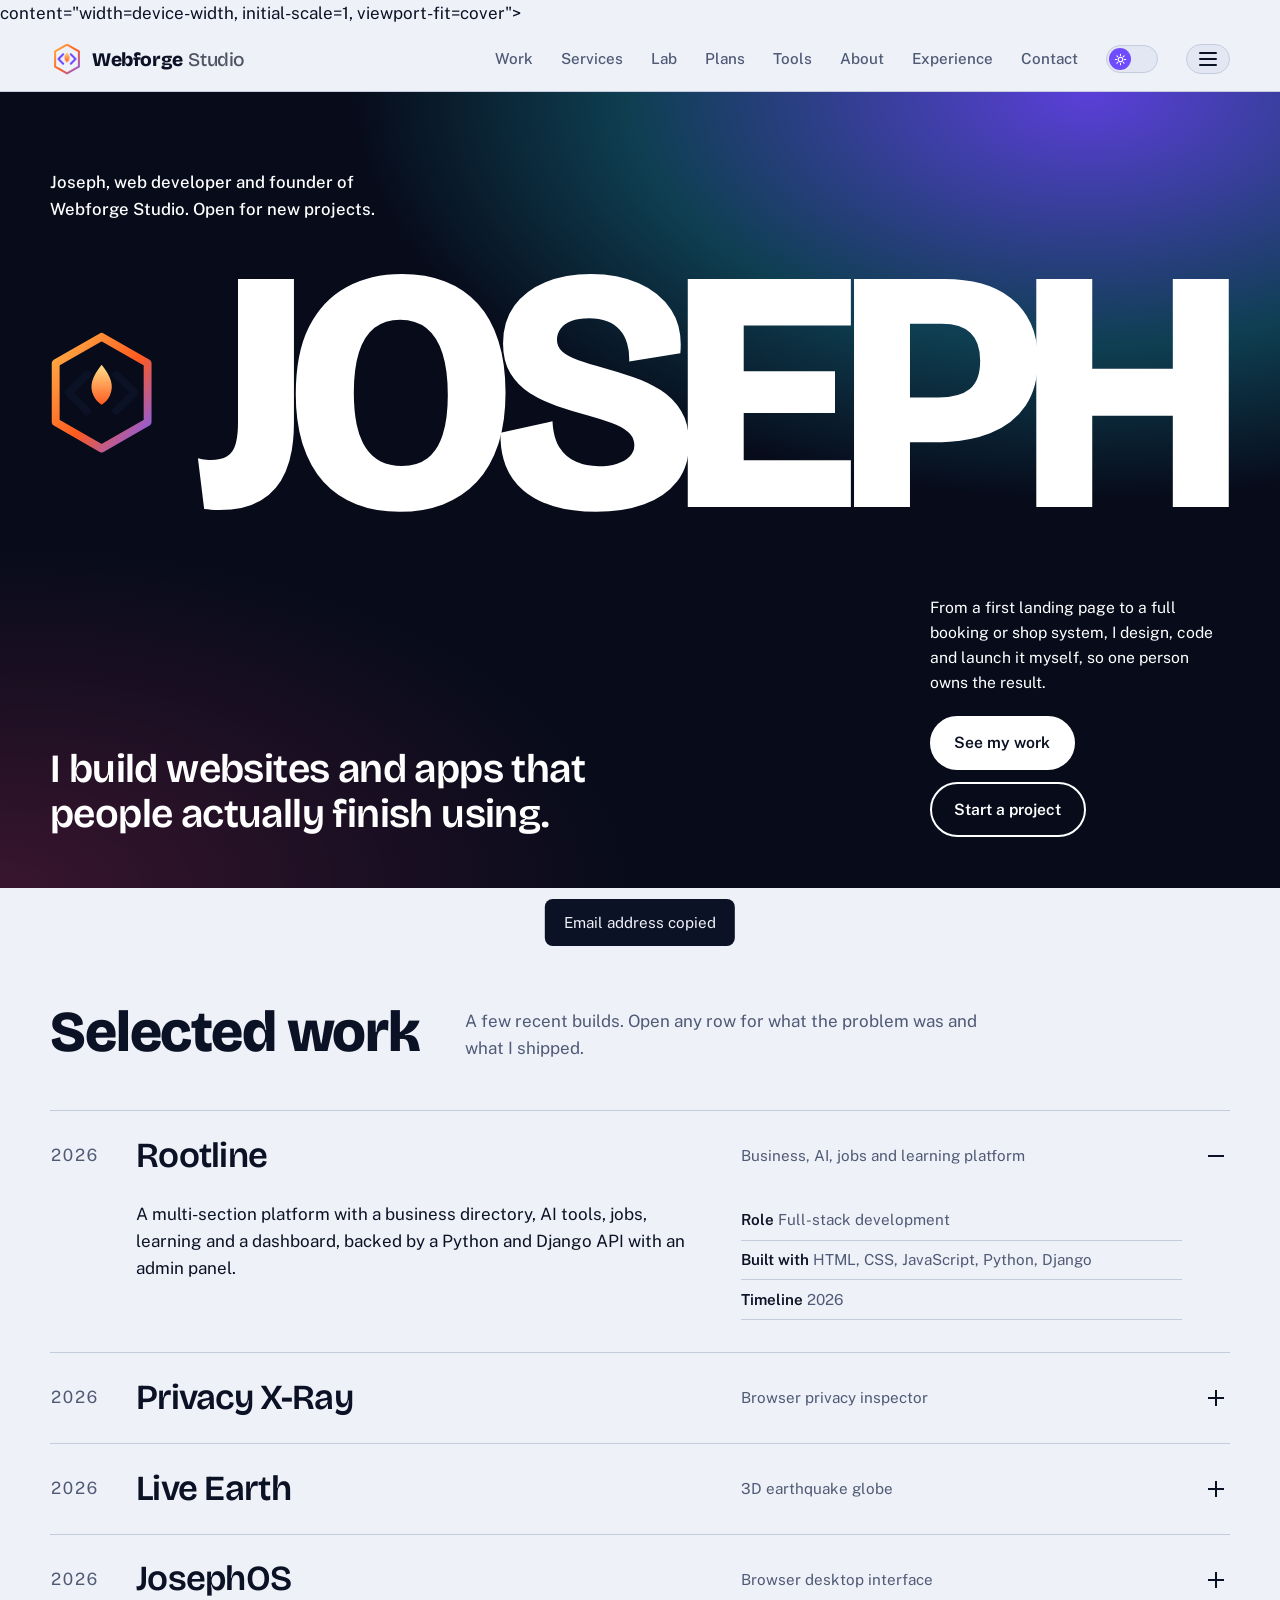
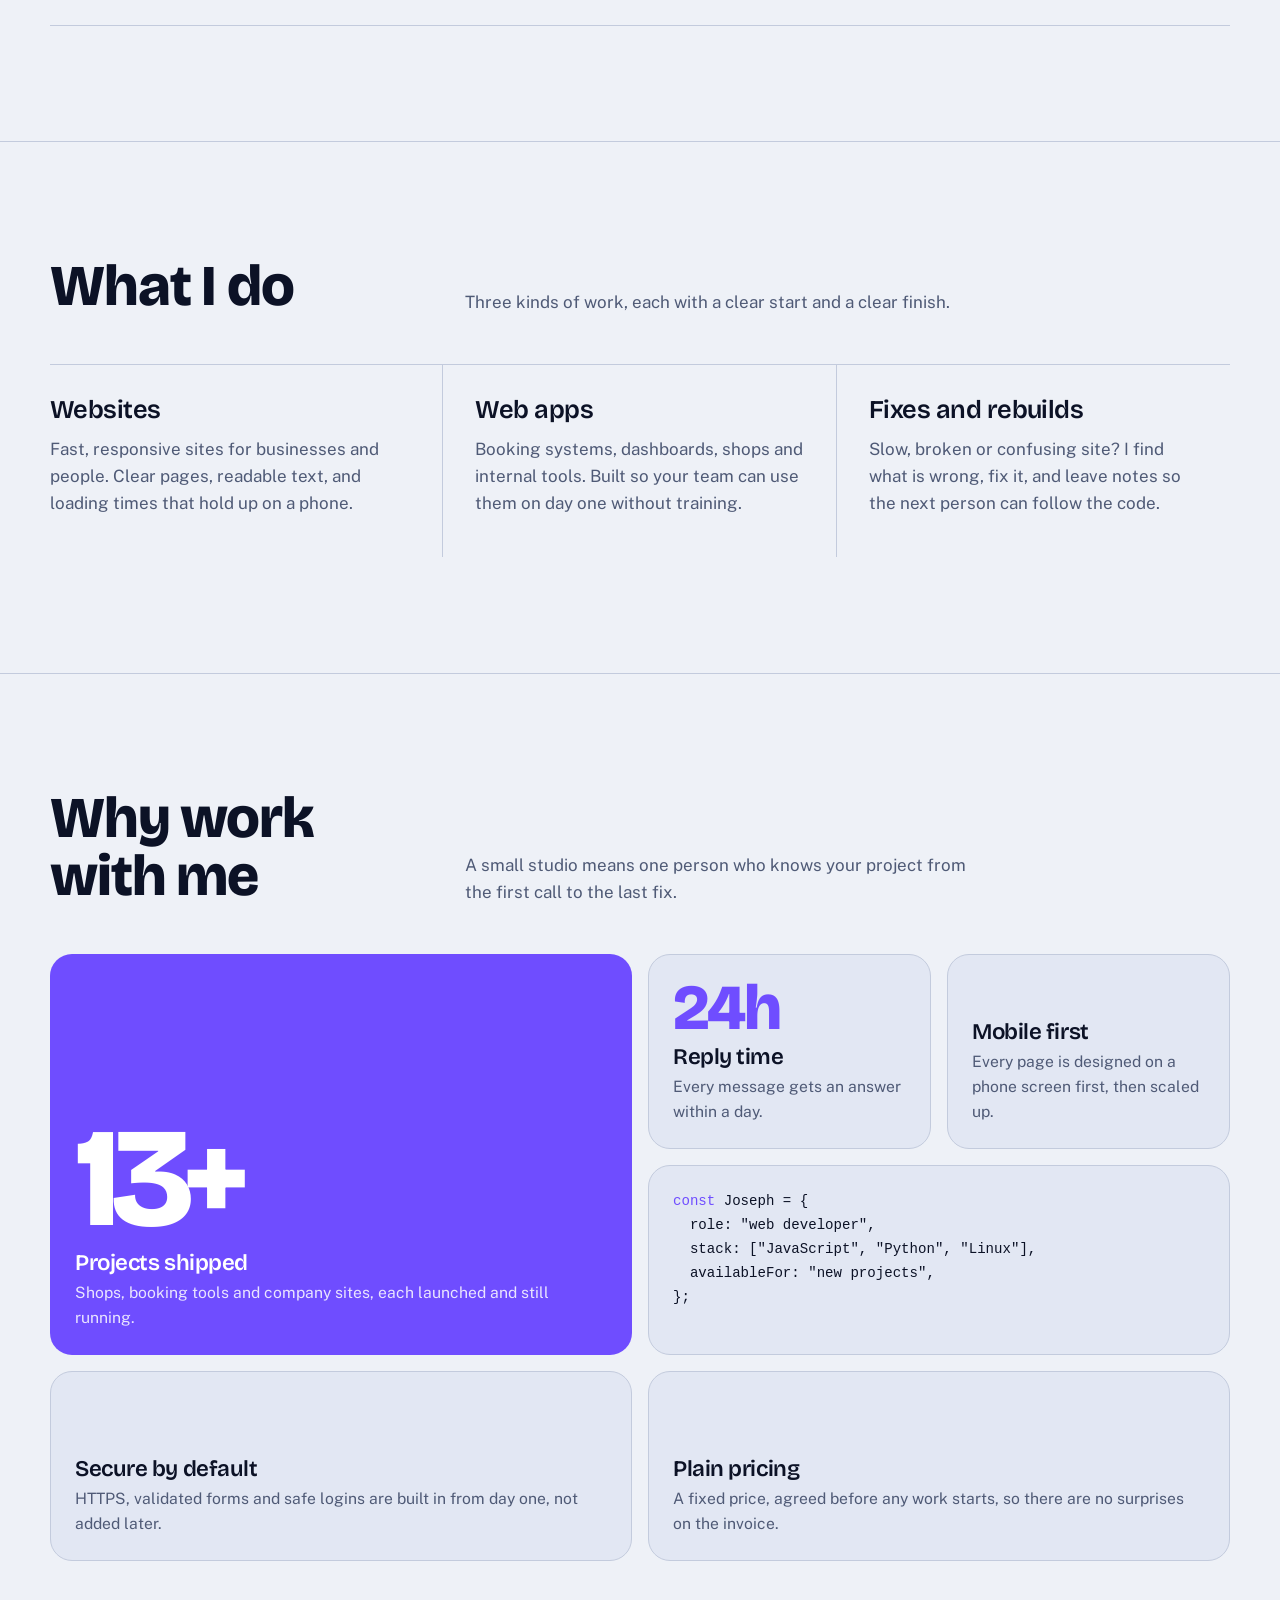
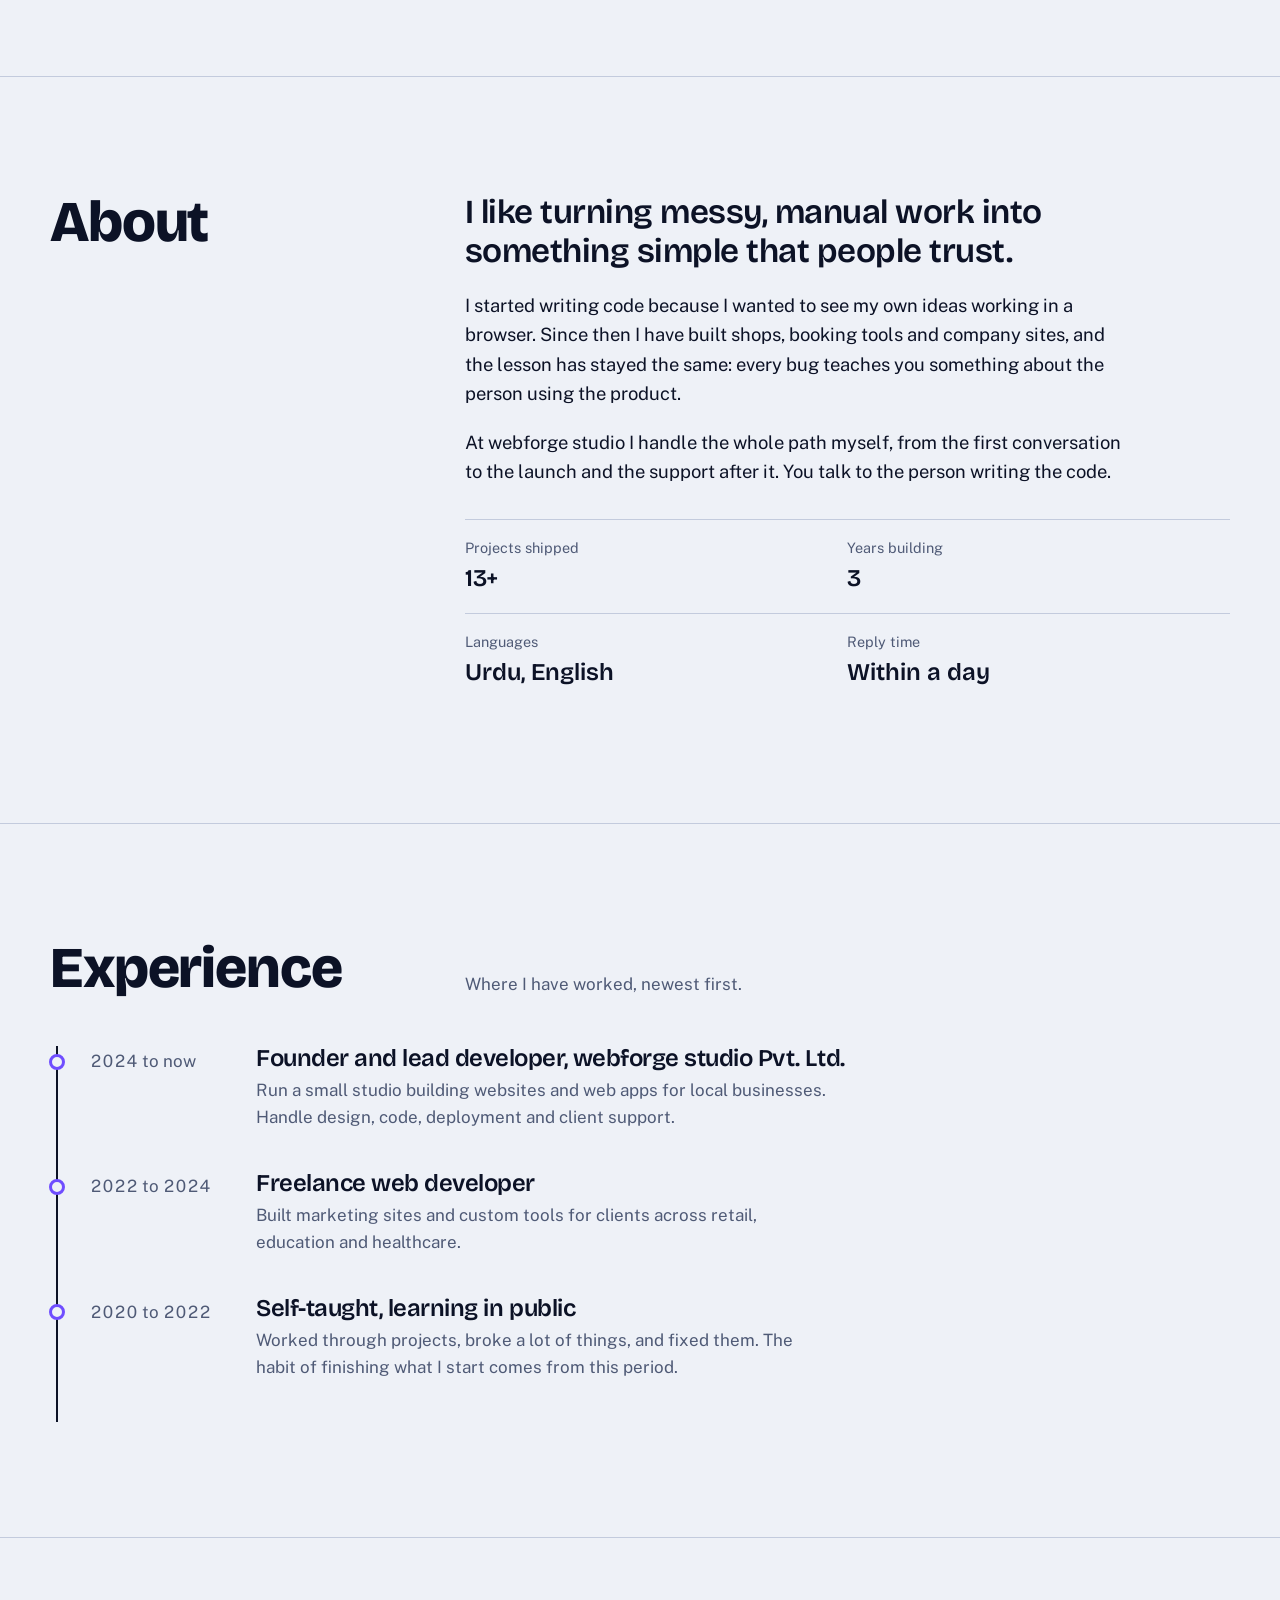
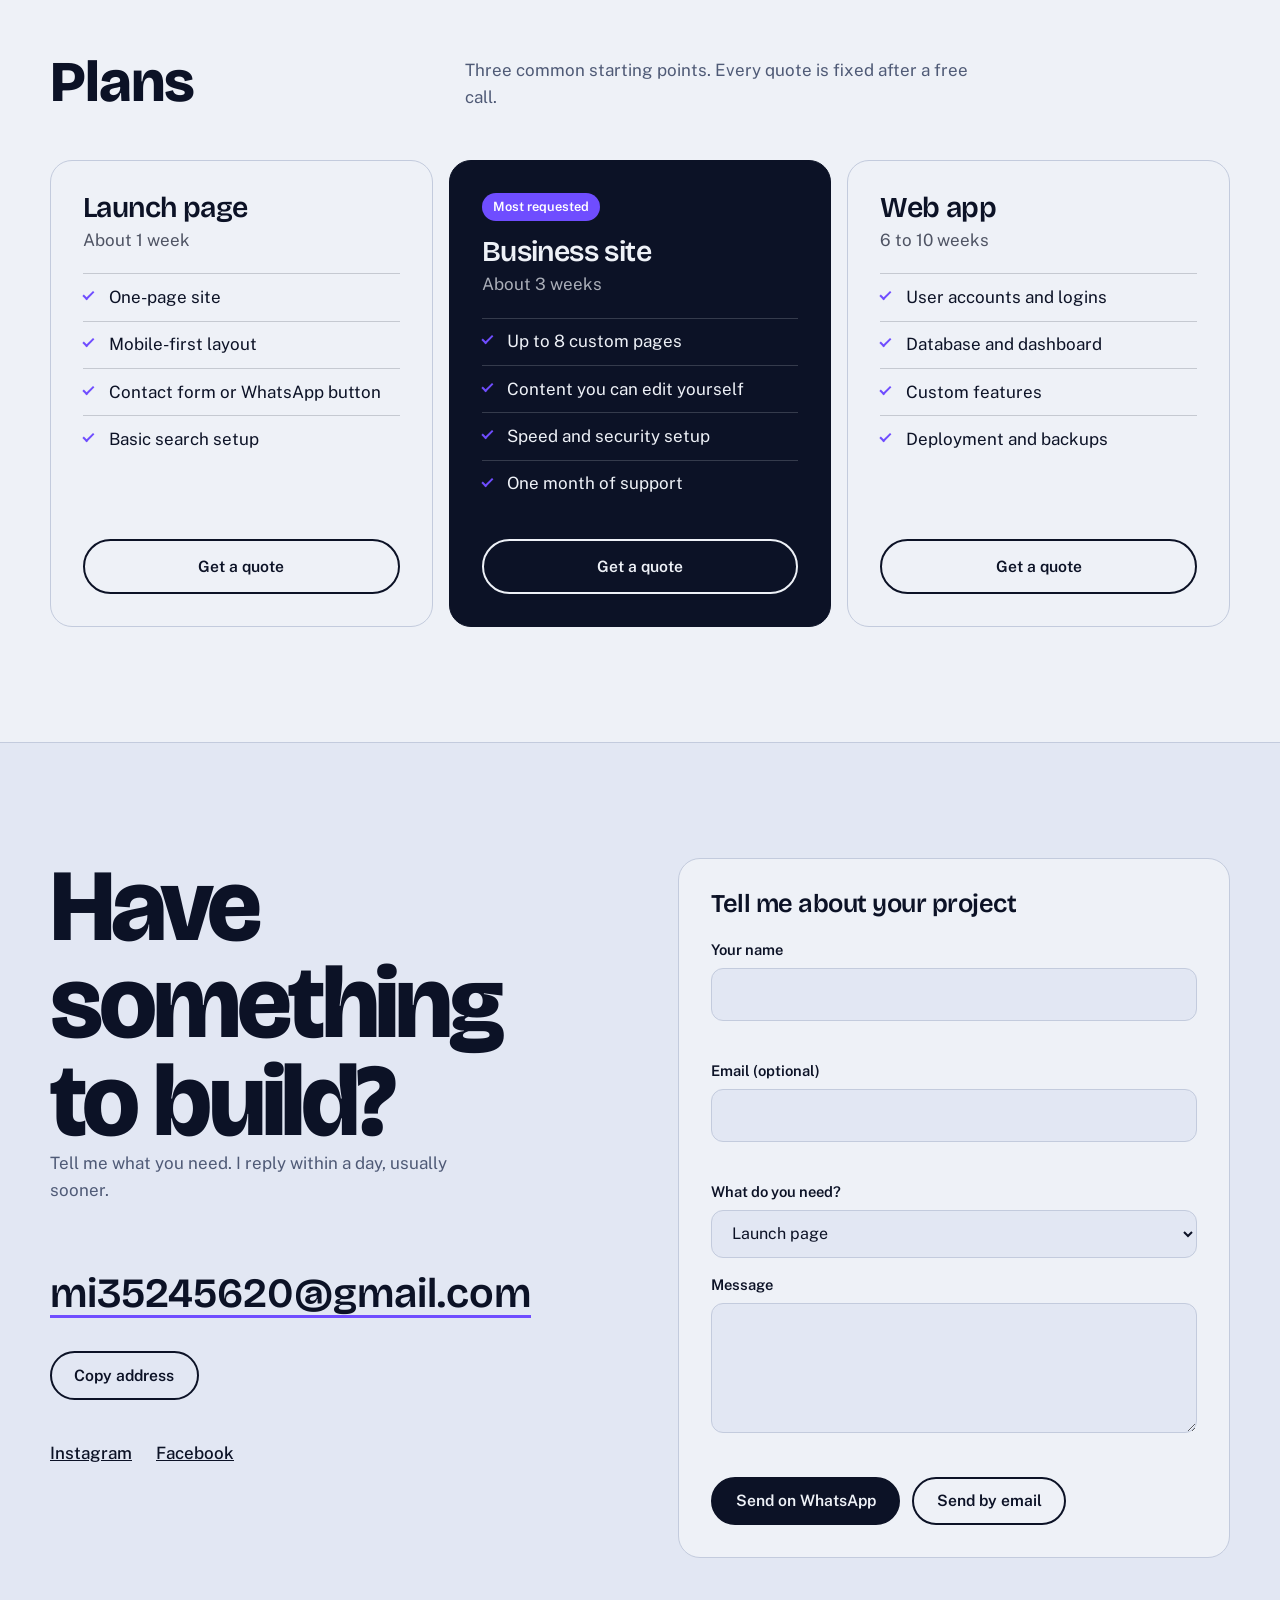
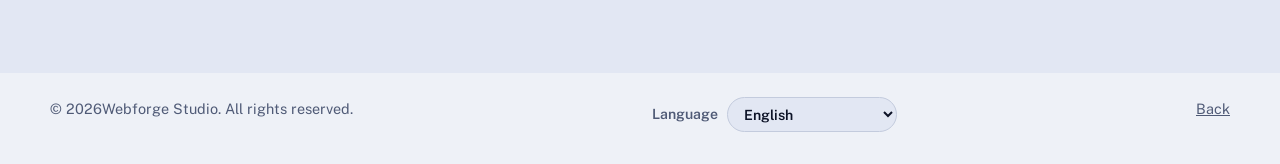
==== commit 2a6d6be7: "Correct viewport meta tag in index.html Fixed the viewport meta tag to ensure proper scaling." ====
--- a/index.html
+++ b/index.html
@@ -2,7 +2,7 @@
 <html lang="en">
 <head>
 <meta charset="UTF-8">
-<meta name="viewport" content="width=device-width, initial-scale=1, viewport-fit=cover">
+<meta <meta name="viewport" content="width=1100"> content="width=device-width, initial-scale=1, viewport-fit=cover">
 <title>Webforge Studio</title>
 <meta name="description" content="Joseph builds fast, secure websites and web apps for businesses. Explore work, services and project plans.">
 <meta name="theme-color" content="#0B1023">
@@ -245,4 +245,4 @@
 <script src="joseph-ui.js" defer></script>
 <script src="code-rain.js" defer></script>
 </body>
-</html+</html
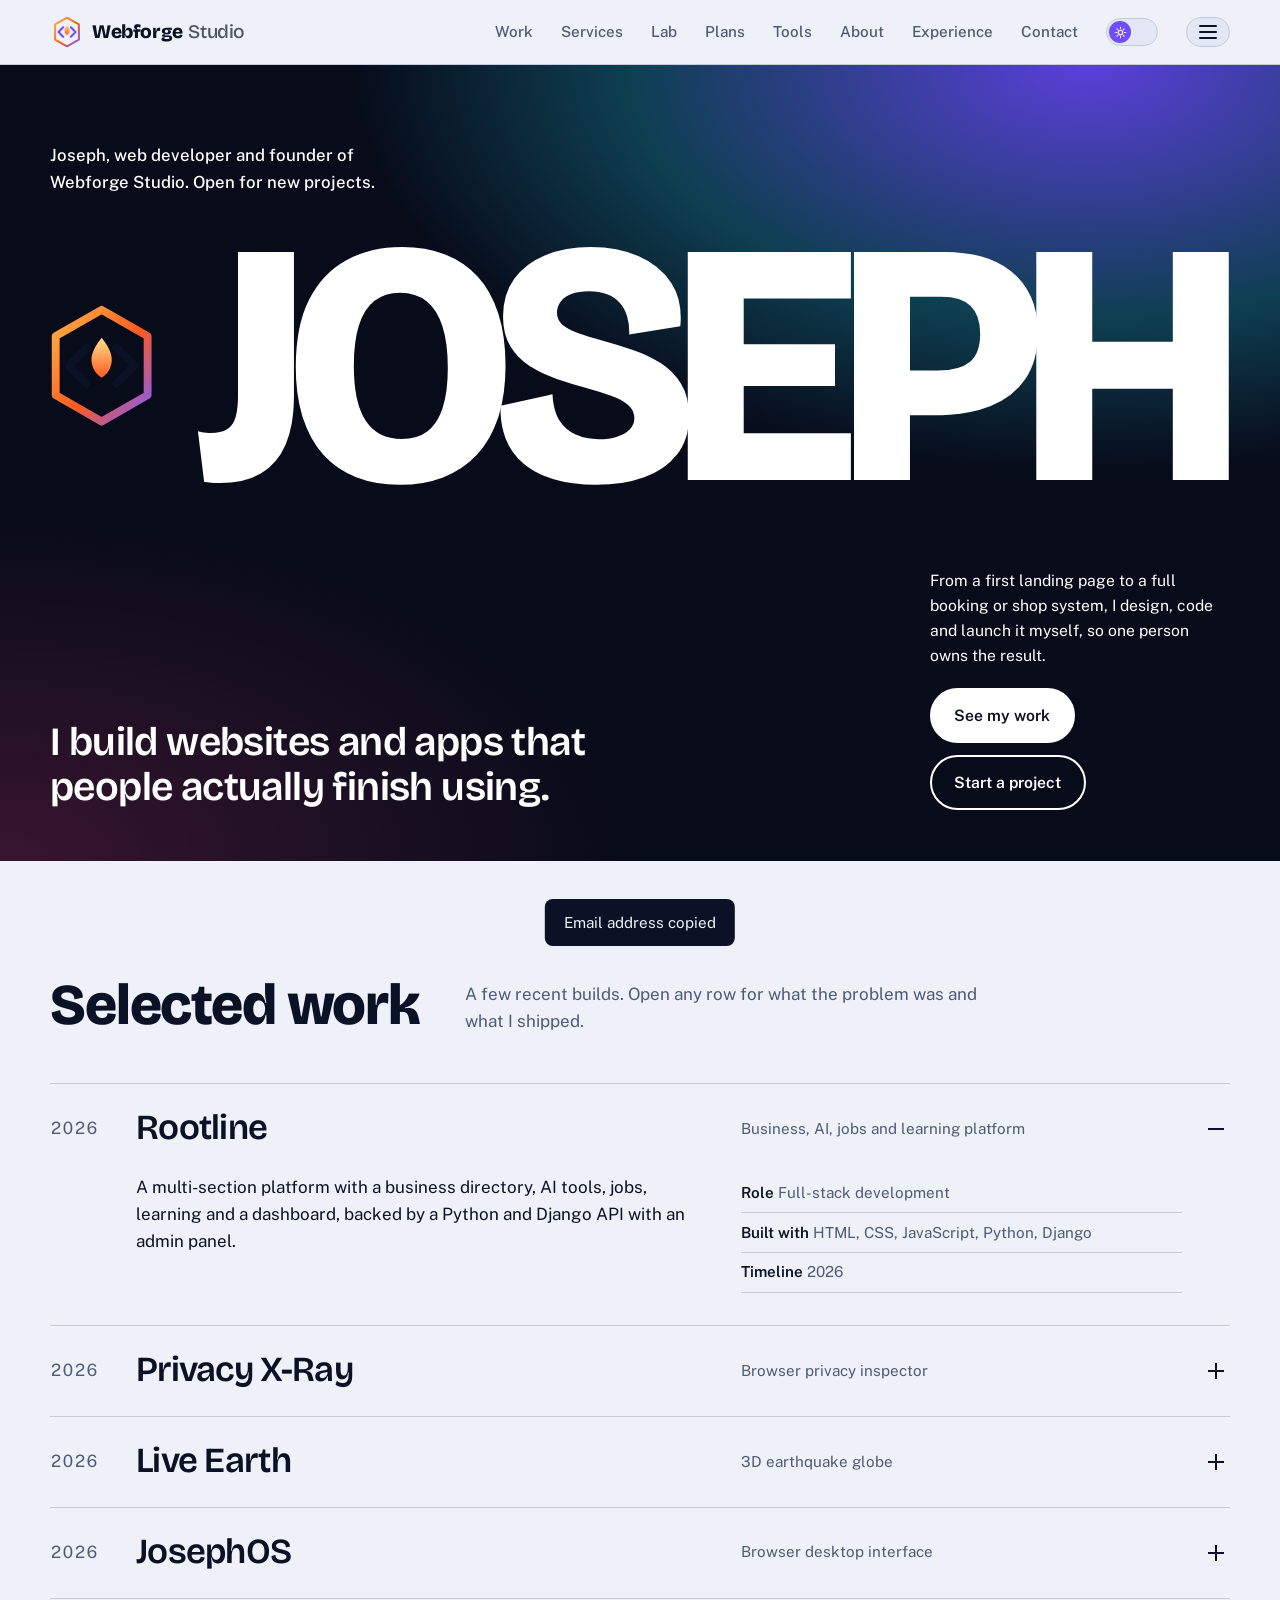
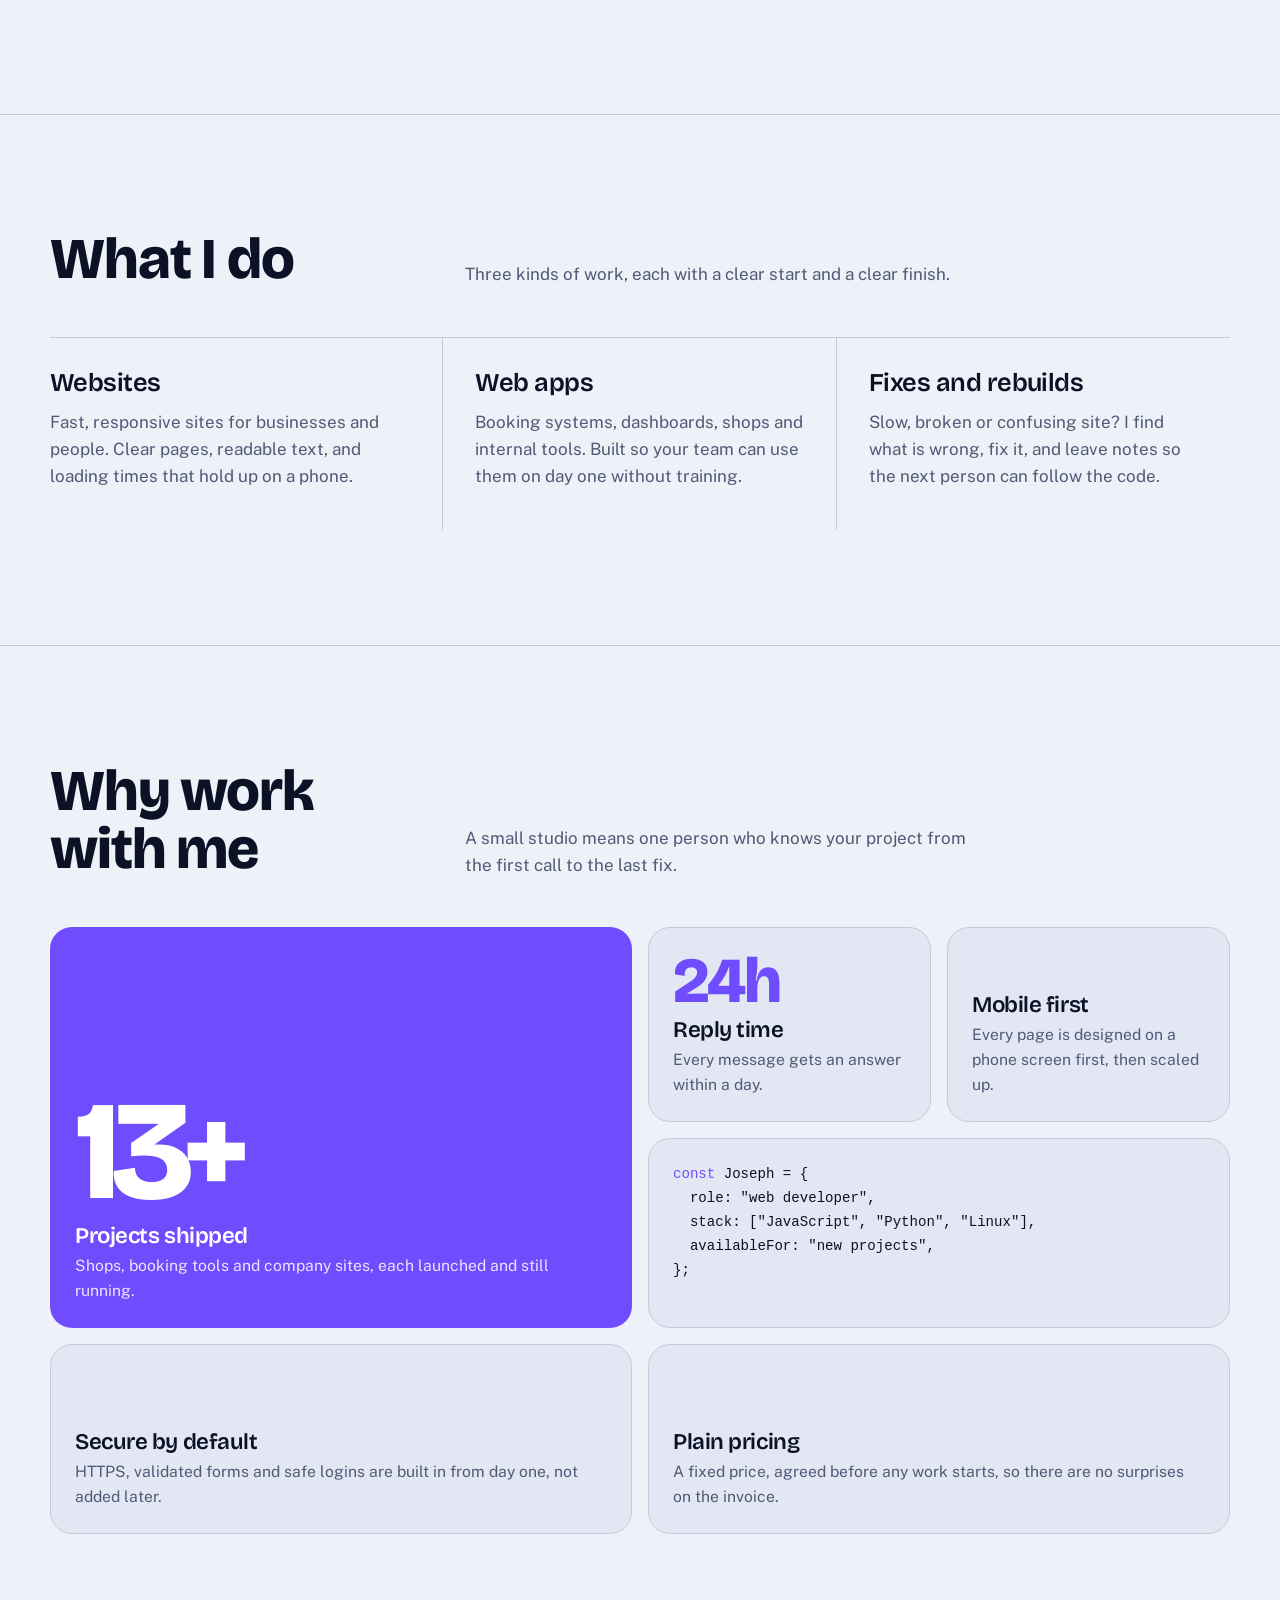
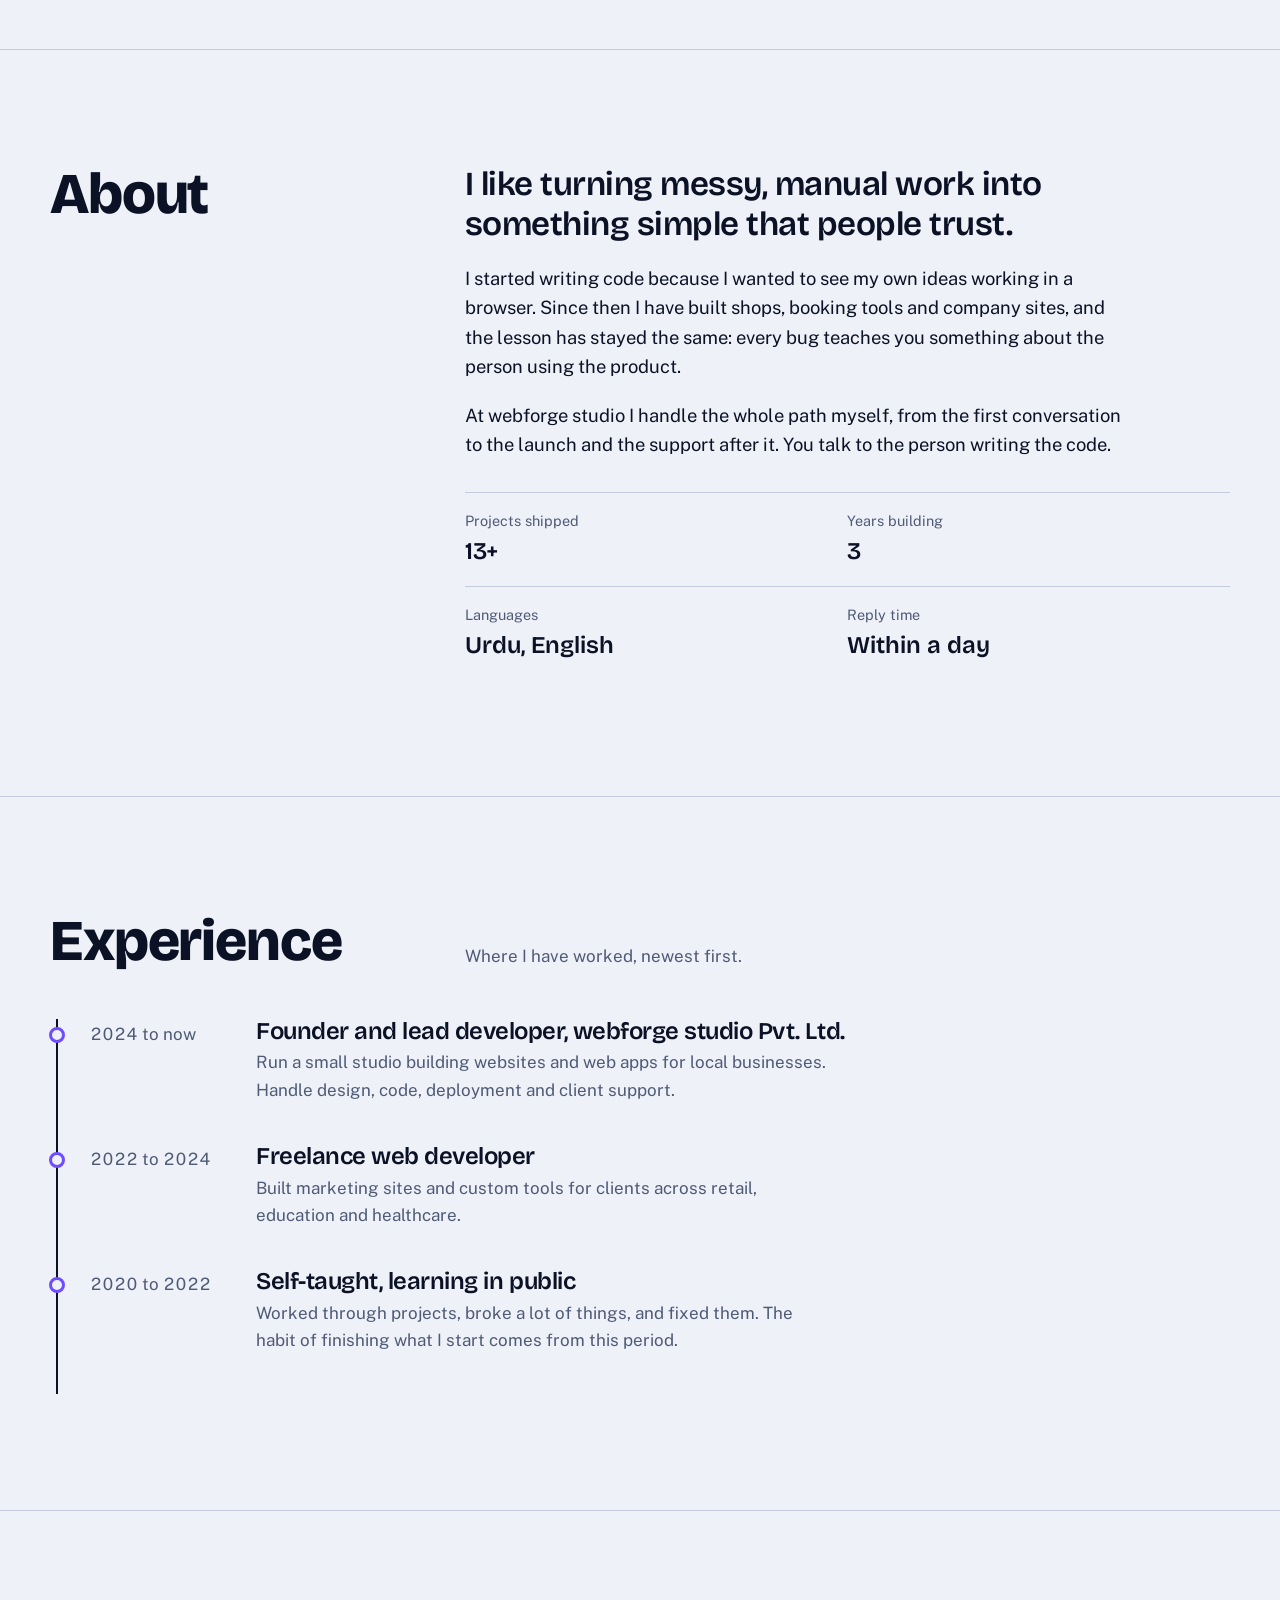
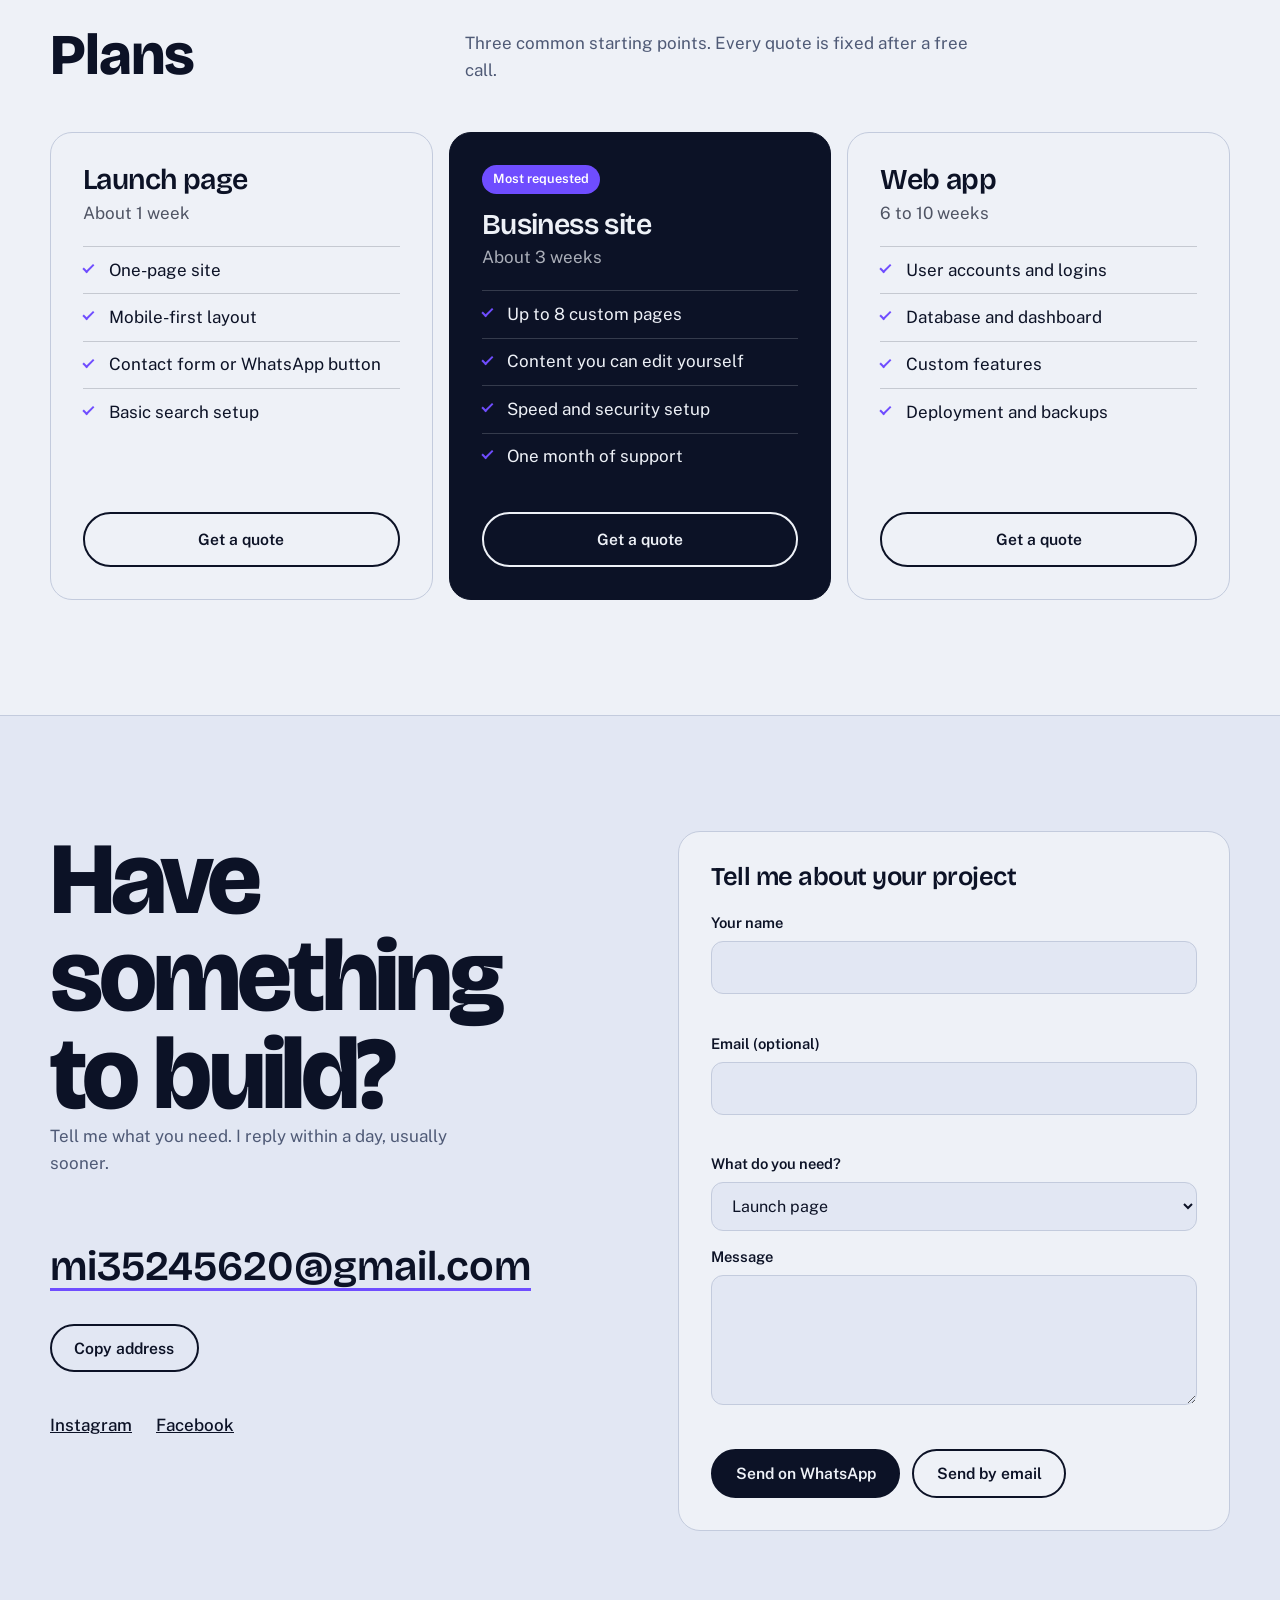
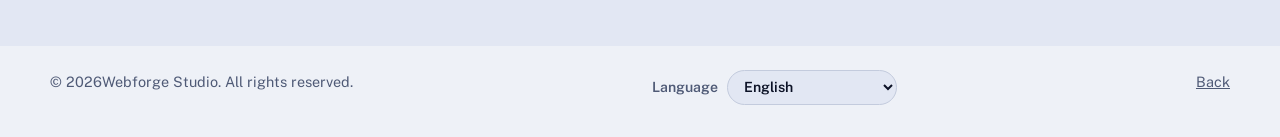
==== commit 72964645: "Fix viewport meta tag for responsive design Corrected the viewport meta tag to ensure proper scaling" ====
--- a/index.html
+++ b/index.html
@@ -2,7 +2,7 @@
 <html lang="en">
 <head>
 <meta charset="UTF-8">
-<meta <meta name="viewport" content="width=1100"> content="width=device-width, initial-scale=1, viewport-fit=cover">
+<meta <meta name="viewport" content="width=1000">
 <title>Webforge Studio</title>
 <meta name="description" content="Joseph builds fast, secure websites and web apps for businesses. Explore work, services and project plans.">
 <meta name="theme-color" content="#0B1023">
--- a/style.css
+++ b/style.css
@@ -469,4 +469,5 @@
 body{top:0!important}
 .skiptranslate iframe,.goog-te-banner-frame{display:none!important}
 #gt{position:absolute;left:-9999px;top:0;width:1px;height:1px;overflow:hidden}
-.goog-text-highlight{background:none!important;box-shadow:none!important}+html{-webkit-text-size-adjust:100%;text-size-adjust:100%}
+.goog-text-highlight{background:none!important;box-shadow:none!important}
